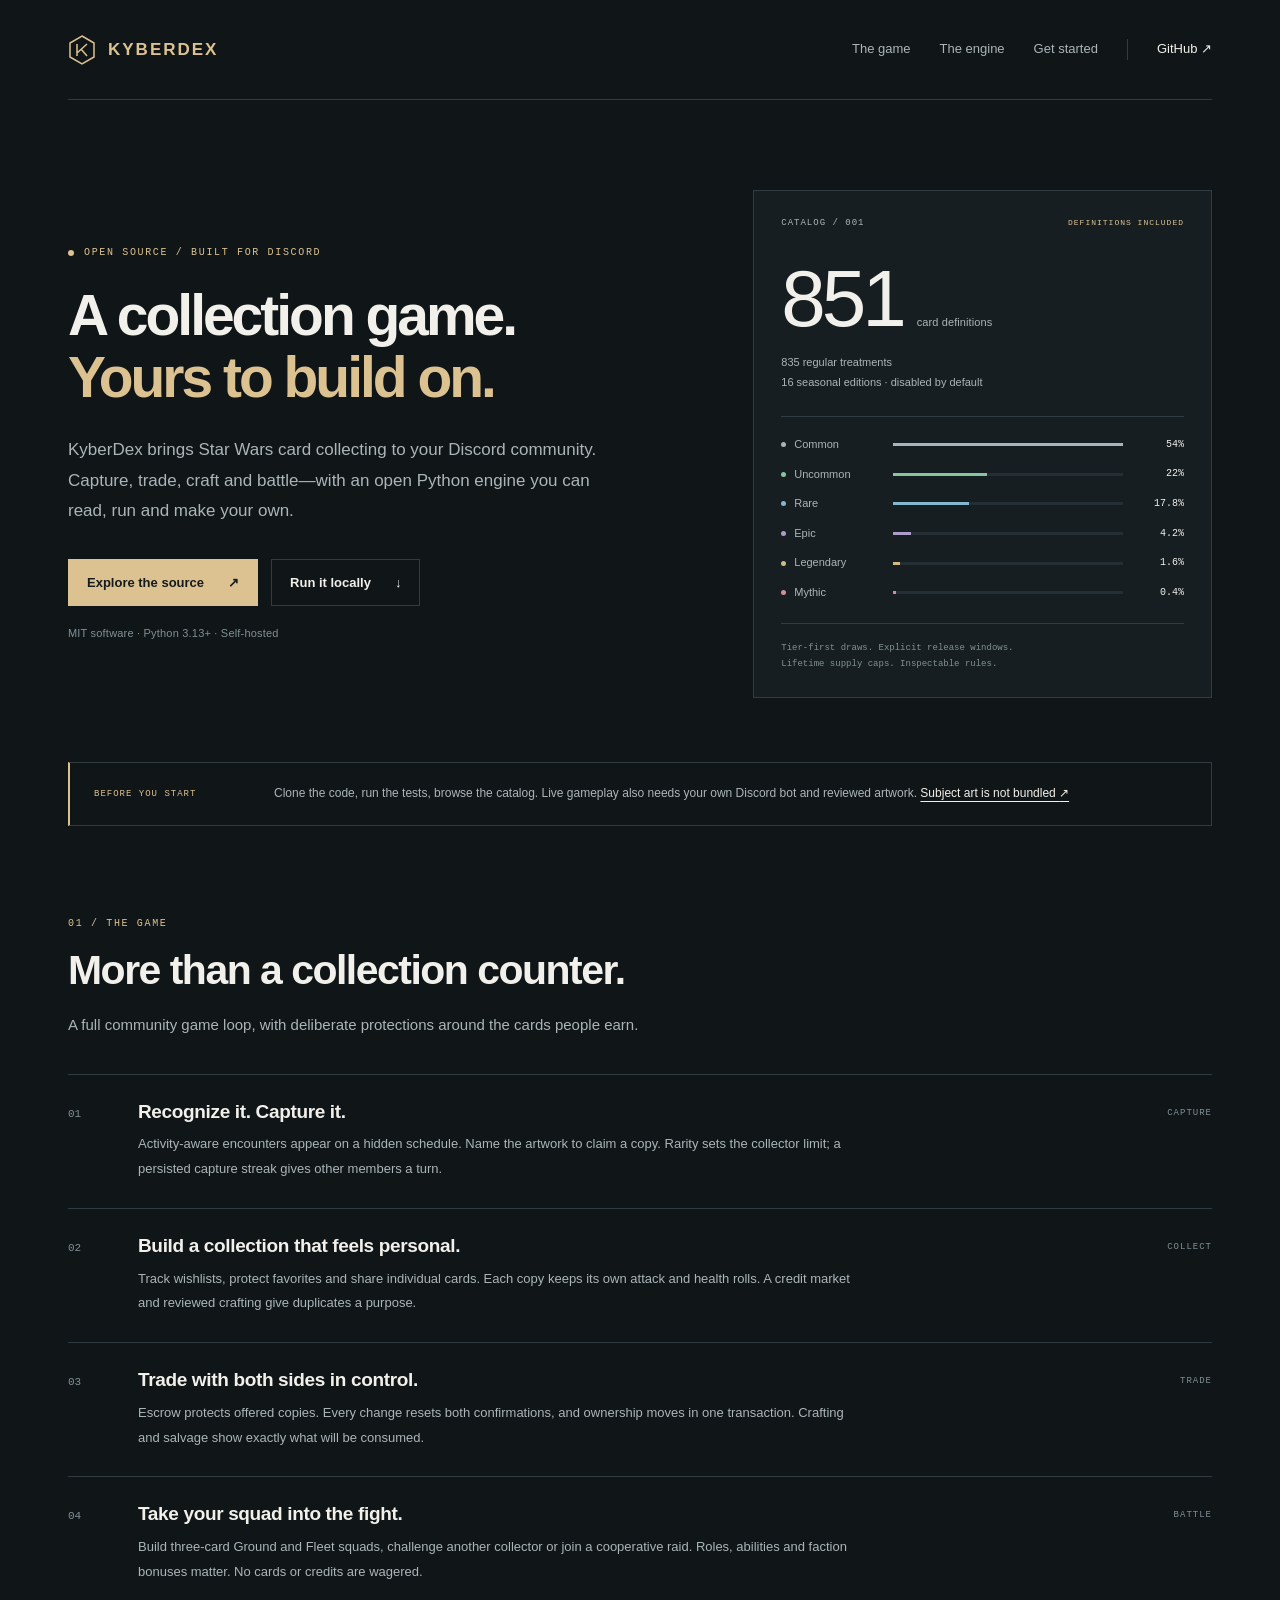
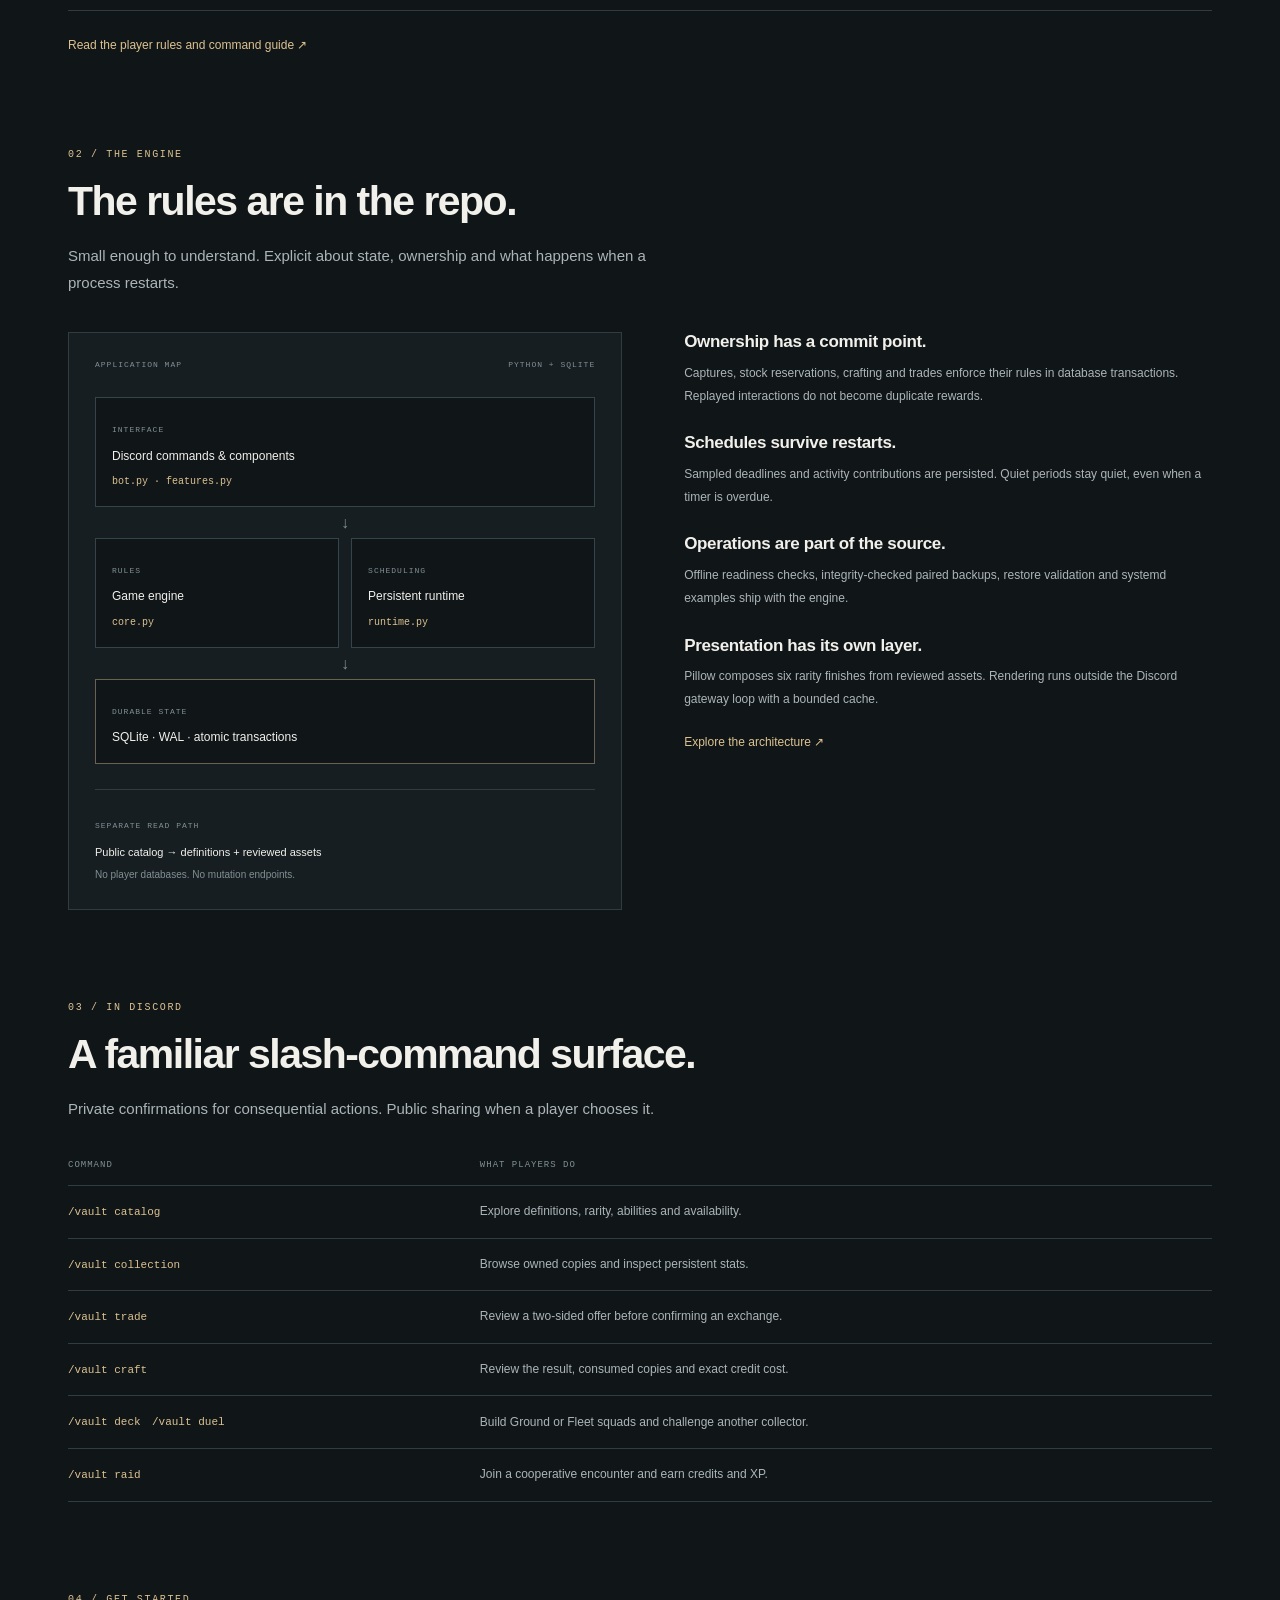
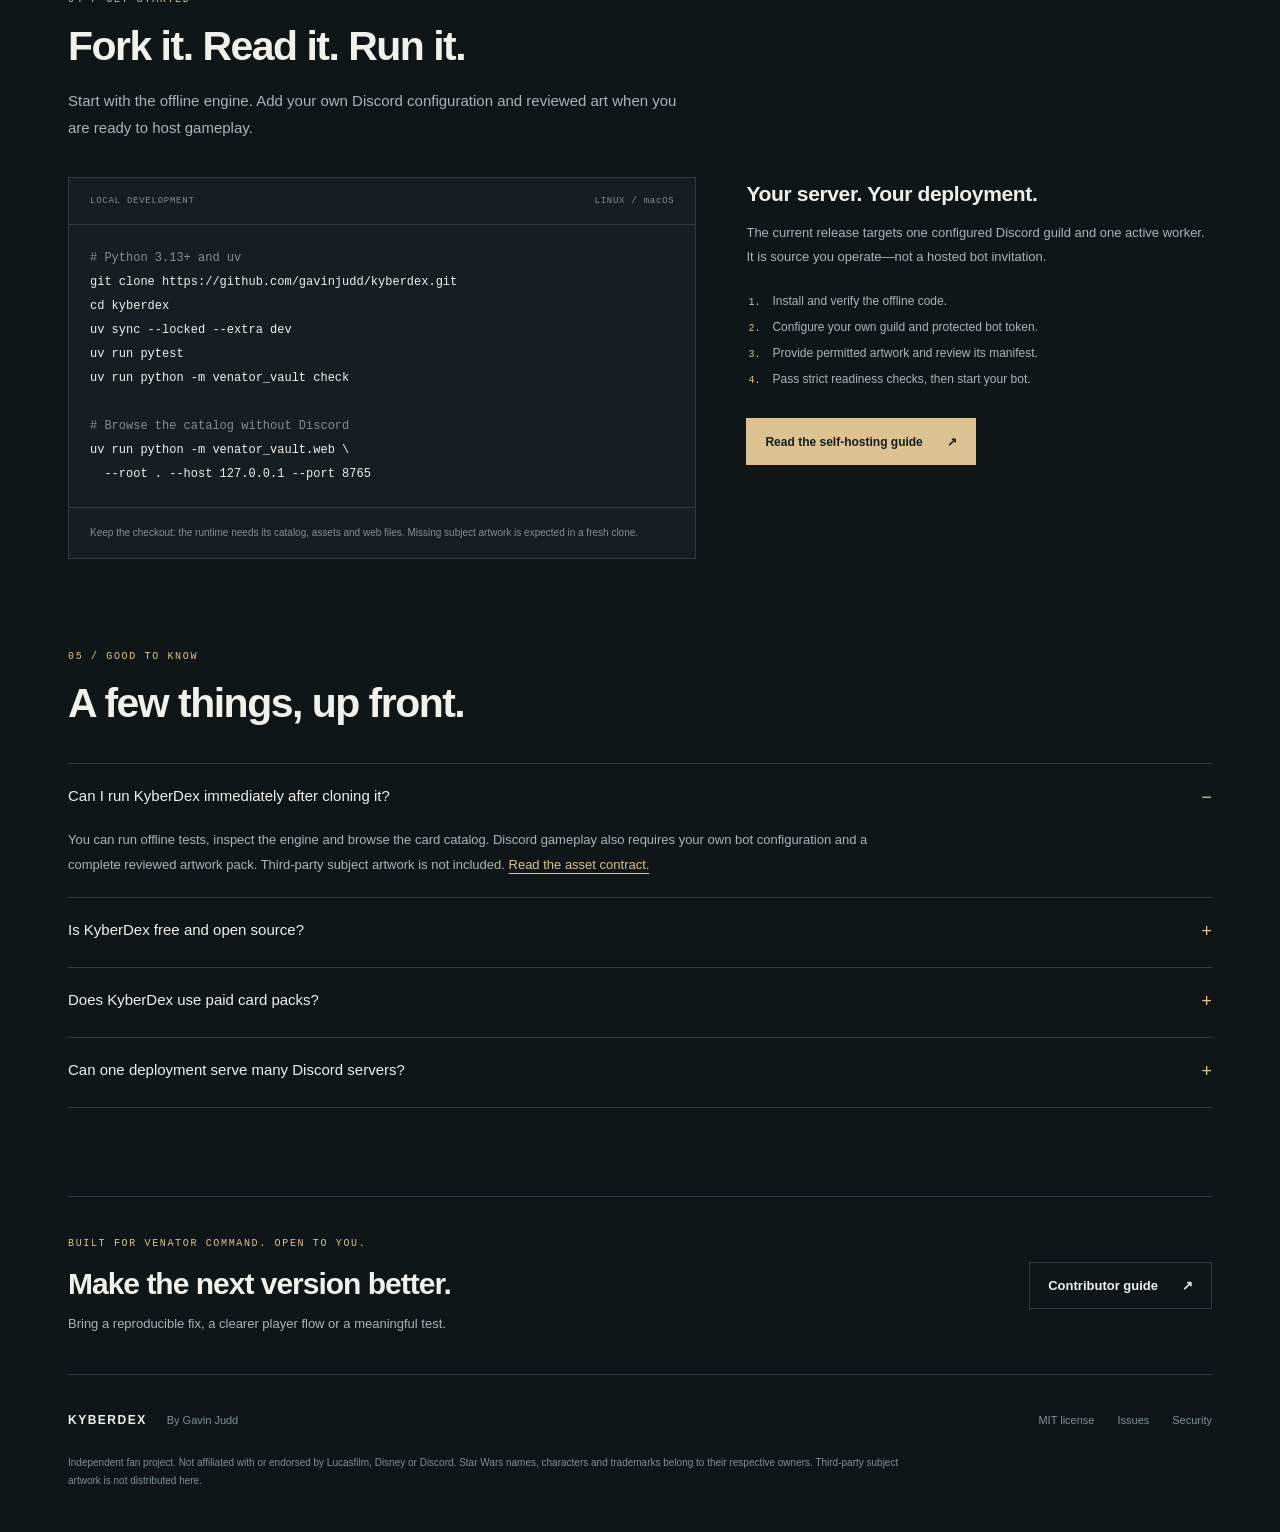
==== site/index.html @ 4d4c2c4e "Publish KyberDex project site and complete self-hosting setup" ====
<!doctype html>
<html lang="en">
<head>
  <meta charset="utf-8">
  <meta name="viewport" content="width=device-width, initial-scale=1">
  <title>KyberDex — Open-Source Discord Card Collection Bot</title>
  <meta name="description" content="Self-host KyberDex, an open-source Python Discord card bot with 851 Star Wars card definitions, trading, crafting, raids and a durable SQLite game engine.">
  <meta name="theme-color" content="#101518">
  <meta name="robots" content="index,follow,max-image-preview:large">
  <link rel="canonical" href="https://gavinjudd.github.io/kyberdex/">
  <link rel="icon" href="./favicon.svg" type="image/svg+xml">
  <link rel="stylesheet" href="./style.css">
  <meta property="og:type" content="website">
  <meta property="og:site_name" content="KyberDex">
  <meta property="og:title" content="KyberDex — A Discord collection game, open source.">
  <meta property="og:description" content="851 card definitions. Collect, trade, craft and battle. Explore the Python + SQLite engine and self-host your own Discord community game.">
  <meta property="og:url" content="https://gavinjudd.github.io/kyberdex/">
  <meta property="og:image" content="https://gavinjudd.github.io/kyberdex/social.png">
  <meta property="og:image:width" content="1200">
  <meta property="og:image:height" content="630">
  <meta property="og:image:alt" content="KyberDex. Open-source Discord card collection bot. Python, SQLite, 851 card definitions.">
  <meta name="twitter:card" content="summary_large_image">
  <meta name="twitter:title" content="KyberDex — Open-Source Discord Card Collection Bot">
  <meta name="twitter:description" content="Collect, trade, craft and battle. A self-hosted Python Discord game with 851 Star Wars card definitions and a transactional SQLite engine.">
  <meta name="twitter:image" content="https://gavinjudd.github.io/kyberdex/social.png">
  <meta name="twitter:image:alt" content="KyberDex: open-source Discord card collection bot.">
  <script type="application/ld+json">
  {"@context":"https://schema.org","@type":"SoftwareSourceCode","name":"KyberDex","description":"An open-source, self-hosted Discord card collection game with 851 Star Wars card definitions, trading, crafting, separate Ground and Fleet battles, cooperative raids and a transactional SQLite engine.","url":"https://gavinjudd.github.io/kyberdex/","codeRepository":"https://github.com/gavinjudd/kyberdex","programmingLanguage":"Python","runtimePlatform":"Python 3.13+ on Linux or macOS","license":"https://github.com/gavinjudd/kyberdex/blob/main/LICENSE","author":{"@type":"Person","name":"Gavin Judd","url":"https://github.com/gavinjudd"},"keywords":["Discord bot","card collection game","Python","SQLite","self-hosted","open source","Star Wars"]}
  </script>
  <script type="application/ld+json">
  {"@context":"https://schema.org","@type":"FAQPage","mainEntity":[{"@type":"Question","name":"Can I run KyberDex immediately after cloning it?","acceptedAnswer":{"@type":"Answer","text":"You can run offline tests, inspect the engine and browse the card catalog. Discord gameplay also requires your own bot configuration and a complete reviewed artwork pack. Third-party subject artwork is not included."}},{"@type":"Question","name":"Is KyberDex free and open source?","acceptedAnswer":{"@type":"Answer","text":"The original software is MIT licensed. You host and operate your own instance. Third-party fonts have their own notices; the code license does not grant rights to Star Wars characters, trademarks or third-party artwork."}},{"@type":"Question","name":"Does KyberDex use paid card packs?","acceptedAnswer":{"@type":"Answer","text":"No. The game has free daily credits, captures, a credit-based market and crafting. It has no real-money purchases, paid randomness or card wagers."}},{"@type":"Question","name":"Can one deployment serve many Discord servers?","acceptedAnswer":{"@type":"Answer","text":"The current release is designed for one configured guild and one active game worker. It is not a multi-tenant hosted bot platform."}}]}
  </script>
</head>
<body>
  <a class="skip-link" href="#main">Skip to content</a>
  <div class="shell">
    <header class="header">
      <a class="wordmark" href="#" aria-label="KyberDex home"><svg width="28" height="32" viewBox="0 0 28 32" aria-hidden="true"><path d="M14 2 26 9v14l-12 7L2 23V9Z" fill="none" stroke="currentColor" stroke-width="1.5"/><path d="M9 10v12m10-12-10 9m4-4 6 7" fill="none" stroke="currentColor" stroke-width="1.5"/></svg>KYBERDEX</a>
      <nav aria-label="Main navigation"><a href="#game">The game</a><a href="#build">The engine</a><a href="#start">Get started</a><a class="nav-source" href="https://github.com/gavinjudd/kyberdex">GitHub <span aria-hidden="true">↗</span></a></nav>
    </header>
    <main id="main">
      <section class="hero" aria-labelledby="hero-title">
        <div class="hero-copy">
          <p class="eyebrow"><span class="status-dot" aria-hidden="true"></span> OPEN SOURCE / BUILT FOR DISCORD</p>
          <h1 id="hero-title">A collection game.<br><span>Yours to build on.</span></h1>
          <p class="lede">KyberDex brings Star Wars card collecting to your Discord community. Capture, trade, craft and battle—with an open Python engine you can read, run and make your own.</p>
          <div class="actions"><a class="button primary" href="https://github.com/gavinjudd/kyberdex">Explore the source <span aria-hidden="true">↗</span></a><a class="button secondary" href="#start">Run it locally <span aria-hidden="true">↓</span></a></div>
          <p class="hero-note">MIT software · Python 3.13+ · Self-hosted</p>
        </div>
        <aside class="catalog-panel" aria-label="Included catalog and standard rarity probabilities">
          <div class="panel-top"><span>CATALOG / 001</span><span class="small-label">DEFINITIONS INCLUDED</span></div>
          <div class="catalog-number">851<span>card definitions</span></div>
          <p class="catalog-detail">835 regular treatments<br>16 seasonal editions · disabled by default</p>
          <div class="rarities" aria-label="Rarity tier weights when all tiers are eligible">
            <div class="rarity"><span><i class="dot common"></i>Common</span><span class="bar"><i style="width:100%;background:#a9b4ba"></i></span><b>54%</b></div>
            <div class="rarity"><span><i class="dot uncommon"></i>Uncommon</span><span class="bar"><i style="width:40.74%;background:#89c4a1"></i></span><b>22%</b></div>
            <div class="rarity"><span><i class="dot rare"></i>Rare</span><span class="bar"><i style="width:32.96%;background:#85b6d0"></i></span><b>17.8%</b></div>
            <div class="rarity"><span><i class="dot epic"></i>Epic</span><span class="bar"><i style="width:7.78%;background:#ad9bc9"></i></span><b>4.2%</b></div>
            <div class="rarity"><span><i class="dot legendary"></i>Legendary</span><span class="bar"><i style="width:2.96%;background:#d4b881"></i></span><b>1.6%</b></div>
            <div class="rarity"><span><i class="dot mythic"></i>Mythic</span><span class="bar"><i style="width:1%;background:#d28d96"></i></span><b>0.4%</b></div>
          </div>
          <p class="panel-foot">Tier-first draws. Explicit release windows.<br>Lifetime supply caps. Inspectable rules.</p>
        </aside>
      </section>
      <div class="asset-notice"><span class="notice-label">BEFORE YOU START</span><p>Clone the code, run the tests, browse the catalog. Live gameplay also needs your own Discord bot and reviewed artwork. <a href="https://github.com/gavinjudd/kyberdex/blob/main/docs/ASSETS.md">Subject art is not bundled <span aria-hidden="true">↗</span></a></p></div>
      <section id="game" class="section" aria-labelledby="game-title">
        <div class="section-heading"><p class="eyebrow">01 / THE GAME</p><h2 id="game-title">More than a collection counter.</h2><p>A full community game loop, with deliberate protections around the cards people earn.</p></div>
        <div class="feature-list">
          <article><span class="feature-num">01</span><div><h3>Recognize it. Capture it.</h3><p>Activity-aware encounters appear on a hidden schedule. Name the artwork to claim a copy. Rarity sets the collector limit; a persisted capture streak gives other members a turn.</p></div><span class="feature-tag">CAPTURE</span></article>
          <article><span class="feature-num">02</span><div><h3>Build a collection that feels personal.</h3><p>Track wishlists, protect favorites and share individual cards. Each copy keeps its own attack and health rolls. A credit market and reviewed crafting give duplicates a purpose.</p></div><span class="feature-tag">COLLECT</span></article>
          <article><span class="feature-num">03</span><div><h3>Trade with both sides in control.</h3><p>Escrow protects offered copies. Every change resets both confirmations, and ownership moves in one transaction. Crafting and salvage show exactly what will be consumed.</p></div><span class="feature-tag">TRADE</span></article>
          <article><span class="feature-num">04</span><div><h3>Take your squad into the fight.</h3><p>Build three-card Ground and Fleet squads, challenge another collector or join a cooperative raid. Roles, abilities and faction bonuses matter. No cards or credits are wagered.</p></div><span class="feature-tag">BATTLE</span></article>
        </div>
        <a class="text-link" href="https://github.com/gavinjudd/kyberdex/blob/main/docs/GAMEPLAY.md">Read the player rules and command guide <span aria-hidden="true">↗</span></a>
      </section>
      <section id="build" class="section engineering" aria-labelledby="build-title">
        <div class="section-heading"><p class="eyebrow">02 / THE ENGINE</p><h2 id="build-title">The rules are in the repo.</h2><p>Small enough to understand. Explicit about state, ownership and what happens when a process restarts.</p></div>
        <div class="engineering-grid">
          <div class="architecture" aria-label="Architecture: Discord interactions call the game engine and persistent runtime backed by SQLite; a separate public catalog reads definitions and reviewed assets.">
            <div class="arch-head"><span>APPLICATION MAP</span><span>PYTHON + SQLITE</span></div>
            <div class="arch-node"><span class="arch-type">INTERFACE</span><strong>Discord commands & components</strong><code>bot.py · features.py</code></div>
            <div class="connector" aria-hidden="true">↓</div>
            <div class="arch-pair"><div class="arch-node"><span class="arch-type">RULES</span><strong>Game engine</strong><code>core.py</code></div><div class="arch-node"><span class="arch-type">SCHEDULING</span><strong>Persistent runtime</strong><code>runtime.py</code></div></div>
            <div class="connector" aria-hidden="true">↓</div>
            <div class="arch-node storage"><span class="arch-type">DURABLE STATE</span><strong>SQLite · WAL · atomic transactions</strong></div>
            <div class="arch-separate"><span>SEPARATE READ PATH</span><strong>Public catalog → definitions + reviewed assets</strong><small>No player databases. No mutation endpoints.</small></div>
          </div>
          <div class="engineering-notes">
            <article><h3>Ownership has a commit point.</h3><p>Captures, stock reservations, crafting and trades enforce their rules in database transactions. Replayed interactions do not become duplicate rewards.</p></article>
            <article><h3>Schedules survive restarts.</h3><p>Sampled deadlines and activity contributions are persisted. Quiet periods stay quiet, even when a timer is overdue.</p></article>
            <article><h3>Operations are part of the source.</h3><p>Offline readiness checks, integrity-checked paired backups, restore validation and systemd examples ship with the engine.</p></article>
            <article><h3>Presentation has its own layer.</h3><p>Pillow composes six rarity finishes from reviewed assets. Rendering runs outside the Discord gateway loop with a bounded cache.</p></article>
            <a class="text-link" href="https://github.com/gavinjudd/kyberdex/blob/main/docs/ARCHITECTURE.md">Explore the architecture <span aria-hidden="true">↗</span></a>
          </div>
        </div>
      </section>
      <section class="section command-section" aria-labelledby="commands-title">
        <div class="section-heading"><p class="eyebrow">03 / IN DISCORD</p><h2 id="commands-title">A familiar slash-command surface.</h2><p>Private confirmations for consequential actions. Public sharing when a player chooses it.</p></div>
        <div class="table-scroll"><table><caption class="visually-hidden">Main KyberDex player commands</caption><thead><tr><th scope="col">Command</th><th scope="col">What players do</th></tr></thead><tbody>
          <tr><td><code>/vault catalog</code></td><td>Explore definitions, rarity, abilities and availability.</td></tr>
          <tr><td><code>/vault collection</code></td><td>Browse owned copies and inspect persistent stats.</td></tr>
          <tr><td><code>/vault trade</code></td><td>Review a two-sided offer before confirming an exchange.</td></tr>
          <tr><td><code>/vault craft</code></td><td>Review the result, consumed copies and exact credit cost.</td></tr>
          <tr><td><code>/vault deck</code> <code>/vault duel</code></td><td>Build Ground or Fleet squads and challenge another collector.</td></tr>
          <tr><td><code>/vault raid</code></td><td>Join a cooperative encounter and earn credits and XP.</td></tr>
        </tbody></table></div>
      </section>
      <section id="start" class="section start-section" aria-labelledby="start-title">
        <div class="section-heading"><p class="eyebrow">04 / GET STARTED</p><h2 id="start-title">Fork it. Read it. Run it.</h2><p>Start with the offline engine. Add your own Discord configuration and reviewed art when you are ready to host gameplay.</p></div>
        <div class="start-grid">
          <div class="terminal"><div class="terminal-head"><span>LOCAL DEVELOPMENT</span><span>LINUX / macOS</span></div><pre><code><span class="code-comment"># Python 3.13+ and uv</span>
git clone https://github.com/gavinjudd/kyberdex.git
cd kyberdex
uv sync --locked --extra dev
uv run pytest
uv run python -m venator_vault check

<span class="code-comment"># Browse the catalog without Discord</span>
uv run python -m venator_vault.web \
  --root . --host 127.0.0.1 --port 8765</code></pre><p>Keep the checkout: the runtime needs its catalog, assets and web files. Missing subject artwork is expected in a fresh clone.</p></div>
          <div class="start-notes"><h3>Your server. Your deployment.</h3><p>The current release targets one configured Discord guild and one active worker. It is source you operate—not a hosted bot invitation.</p><ol><li>Install and verify the offline code.</li><li>Configure your own guild and protected bot token.</li><li>Provide permitted artwork and review its manifest.</li><li>Pass strict readiness checks, then start your bot.</li></ol><a class="button primary" href="https://github.com/gavinjudd/kyberdex/blob/main/docs/SETUP.md">Read the self-hosting guide <span aria-hidden="true">↗</span></a></div>
        </div>
      </section>
      <section class="section faq-section" aria-labelledby="faq-title">
        <div class="section-heading"><p class="eyebrow">05 / GOOD TO KNOW</p><h2 id="faq-title">A few things, up front.</h2></div>
        <div class="faq-list">
          <details open><summary>Can I run KyberDex immediately after cloning it?</summary><p>You can run offline tests, inspect the engine and browse the card catalog. Discord gameplay also requires your own bot configuration and a complete reviewed artwork pack. Third-party subject artwork is not included. <a href="https://github.com/gavinjudd/kyberdex/blob/main/docs/ASSETS.md">Read the asset contract.</a></p></details>
          <details><summary>Is KyberDex free and open source?</summary><p>The original software is MIT licensed. You host and operate your own instance. Third-party fonts have their own notices; the code license does not grant rights to Star Wars characters, trademarks or third-party artwork. <a href="https://github.com/gavinjudd/kyberdex/blob/main/NOTICE.md">Read the licensing boundaries.</a></p></details>
          <details><summary>Does KyberDex use paid card packs?</summary><p>No. The game has free daily credits, captures, a credit-based market and crafting. It has no real-money purchases, paid randomness or card wagers.</p></details>
          <details><summary>Can one deployment serve many Discord servers?</summary><p>The current release is designed for one configured guild and one active game worker. It is not a multi-tenant hosted bot platform. <a href="https://github.com/gavinjudd/kyberdex/blob/main/docs/ARCHITECTURE.md">See the operating limits.</a></p></details>
        </div>
      </section>
      <section class="contribute" aria-labelledby="contribute-title"><div><p class="eyebrow">BUILT FOR VENATOR COMMAND. OPEN TO YOU.</p><h2 id="contribute-title">Make the next version better.</h2><p>Bring a reproducible fix, a clearer player flow or a meaningful test.</p></div><a class="button secondary" href="https://github.com/gavinjudd/kyberdex/blob/main/CONTRIBUTING.md">Contributor guide <span aria-hidden="true">↗</span></a></section>
    </main>
    <footer><div><a class="footer-brand" href="https://github.com/gavinjudd/kyberdex">KYBERDEX</a><span>By <a href="https://github.com/gavinjudd">Gavin Judd</a></span></div><nav aria-label="Footer navigation"><a href="https://github.com/gavinjudd/kyberdex/blob/main/LICENSE">MIT license</a><a href="https://github.com/gavinjudd/kyberdex/issues">Issues</a><a href="https://github.com/gavinjudd/kyberdex/blob/main/SECURITY.md">Security</a></nav><p>Independent fan project. Not affiliated with or endorsed by Lucasfilm, Disney or Discord. Star Wars names, characters and trademarks belong to their respective owners. Third-party subject artwork is not distributed here.</p></footer>
  </div>
</body>
</html>
---- site/style.css ----
:root{color-scheme:dark;--bg:#101518;--panel:#171e22;--text:#f1f0eb;--muted:#abb5b8;--quiet:#819095;--line:#303c42;--accent:#dcc291;--mono:ui-monospace,SFMono-Regular,Consolas,"Liberation Mono",monospace;--sans:Inter,-apple-system,BlinkMacSystemFont,"Segoe UI",sans-serif}
*{box-sizing:border-box}html{scroll-behavior:smooth;scroll-padding-top:28px}body{margin:0;background:var(--bg);color:var(--text);font-family:var(--sans);font-size:16px;line-height:1.6}a{color:inherit;text-underline-offset:4px;text-decoration-thickness:1px}a:hover{color:var(--accent)}a:focus-visible,summary:focus-visible{outline:2px solid var(--accent);outline-offset:6px}h1,h2,h3,p{margin:0}h1,h2,h3{font-weight:550;line-height:1.15}h1{font-size:clamp(42px,4.45vw,65px);letter-spacing:-3px;line-height:1.08}h1 span{color:var(--accent)}h2{font-size:clamp(30px,3.2vw,44px);letter-spacing:-1.5px}h3{font-size:20px;letter-spacing:-.35px}p{color:var(--muted)}button,a,summary{-webkit-tap-highlight-color:transparent}code,pre{font-family:var(--mono)}code{font-size:.86em}pre{margin:0}.shell{max-width:1240px;margin:auto;padding:0 48px}.header{min-height:100px;display:flex;align-items:center;justify-content:space-between;border-bottom:1px solid var(--line);gap:24px}.wordmark{display:flex;align-items:center;gap:12px;color:var(--accent);font-size:17px;font-weight:700;letter-spacing:2px;text-decoration:none}.header nav{display:flex;align-items:center;gap:29px;font-size:13px}.header nav a{text-decoration:none;color:var(--muted)}.header nav a:hover{color:var(--text)}.header .nav-source{color:var(--text);border-left:1px solid var(--line);padding-left:29px}.hero{padding:90px 0 64px;display:grid;grid-template-columns:1.35fr 1fr;gap:66px;align-items:center}.eyebrow{font-family:var(--mono);font-size:10px;line-height:1.5;font-weight:500;letter-spacing:1.65px;color:var(--accent)}.hero .eyebrow{margin-bottom:25px;display:flex;align-items:center;gap:10px}.status-dot{display:inline-block;width:6px;height:6px;background:var(--accent);border-radius:50%}.lede{max-width:560px;font-size:17px;line-height:1.8;margin-top:27px}.actions{display:flex;flex-wrap:wrap;gap:13px;margin-top:32px}.button{display:inline-flex;align-items:center;justify-content:center;gap:24px;min-height:47px;padding:11px 18px;text-decoration:none;font-size:13px;line-height:1.5;font-weight:600;border:1px solid var(--line)}.primary{background:var(--accent);color:#161b1e;border-color:var(--accent)}.primary:hover{background:#ead7b3;color:#101518}.secondary{background:transparent;color:var(--text)}.secondary:hover{border-color:var(--accent)}.hero-note{margin-top:19px;font-size:11px;color:var(--quiet);letter-spacing:.2px}.catalog-panel{border:1px solid var(--line);padding:25px 27px;background:var(--panel)}.panel-top{display:flex;justify-content:space-between;align-items:center;gap:14px;font-family:var(--mono);font-size:9px;letter-spacing:1px;color:var(--muted)}.small-label{color:var(--accent);font-size:8px}.catalog-number{font-size:80px;letter-spacing:-4px;line-height:1.1;padding-top:25px;font-weight:500}.catalog-number span{display:inline-block;font-size:11px;letter-spacing:.1px;font-weight:400;margin-left:14px;color:var(--muted)}.catalog-detail{font-size:11px;line-height:1.8;margin:10px 0 23px}.rarities{border-top:1px solid var(--line);padding-top:13px}.rarity{display:grid;grid-template-columns:100px 1fr 49px;align-items:center;gap:12px;padding:6px 0;font-size:11px}.rarity>span:first-child{display:flex;align-items:center;gap:8px;color:var(--muted)}.dot{display:inline-block;width:5px;height:5px;border-radius:50%}.common{background:#a9b4ba}.uncommon{background:#89c4a1}.rare{background:#85b6d0}.epic{background:#ad9bc9}.legendary{background:#d4b881}.mythic{background:#d28d96}.bar{display:block;background:#242f35;height:3px}.bar i{display:block;height:3px;min-width:2px}.rarity b{font-family:var(--mono);font-size:10px;text-align:right;font-weight:400}.panel-foot{font-family:var(--mono);font-size:9px;line-height:1.8;border-top:1px solid var(--line);margin-top:15px;padding-top:16px;color:var(--quiet)}.asset-notice{display:grid;grid-template-columns:158px 1fr;gap:22px;align-items:center;border:1px solid var(--line);border-left:2px solid var(--accent);padding:20px 24px}.notice-label{font-family:var(--mono);font-size:9px;letter-spacing:1px;color:var(--accent)}.asset-notice p{font-size:12px;line-height:1.8}.asset-notice a{white-space:normal;color:var(--text)}.section{padding-top:90px}.section-heading{max-width:700px;margin-bottom:36px}.section-heading .eyebrow{margin-bottom:16px}.section-heading>p:last-child:not(.eyebrow){margin-top:17px;max-width:620px;font-size:15px;line-height:1.8}.feature-list{border-top:1px solid var(--line)}.feature-list article{display:grid;grid-template-columns:45px 1fr 100px;align-items:start;gap:25px;border-bottom:1px solid var(--line);padding:26px 0}.feature-num{font-family:var(--mono);font-size:11px;padding-top:5px;color:var(--quiet)}.feature-list h3{font-size:19px}.feature-list p{font-size:13px;line-height:1.9;max-width:730px;margin-top:10px}.feature-tag{text-align:right;font-family:var(--mono);font-size:9px;letter-spacing:1px;color:var(--quiet);padding-top:5px}.text-link{display:inline-block;font-size:12px;font-weight:500;color:var(--accent);margin-top:25px;text-decoration:none}.text-link:hover{text-decoration:underline}.engineering-grid{display:grid;grid-template-columns:1.05fr 1fr;gap:62px}.architecture{padding:26px;border:1px solid var(--line);background:var(--panel);align-self:start}.arch-head{display:flex;justify-content:space-between;gap:10px;font-family:var(--mono);font-size:8px;letter-spacing:1px;color:var(--quiet);margin-bottom:25px}.arch-node{padding:16px;background:var(--bg);border:1px solid #35434a}.arch-node strong{display:block;font-size:12px;font-weight:500;margin-top:7px}.arch-type{font-family:var(--mono);font-size:8px;letter-spacing:1px;color:var(--quiet)}.arch-node code{display:block;font-size:10px;color:var(--accent);margin-top:8px}.connector{text-align:center;line-height:31px;color:var(--quiet);font-size:16px}.arch-pair{display:grid;grid-template-columns:1fr 1fr;gap:12px}.storage{border-color:#6a6251}.arch-separate{border-top:1px solid var(--line);margin-top:25px;padding-top:20px}.arch-separate span{font-family:var(--mono);font-size:8px;letter-spacing:1px;color:var(--quiet)}.arch-separate strong{display:block;font-size:11px;font-weight:500;margin-top:8px}.arch-separate small{display:block;color:var(--quiet);font-size:10px;margin-top:5px}.engineering-notes article+article{margin-top:26px}.engineering-notes h3{font-size:17px}.engineering-notes p{font-size:12px;line-height:1.9;margin-top:10px}.engineering-notes .text-link{margin-top:22px}.table-scroll{overflow-x:auto}table{width:100%;border-collapse:collapse;text-align:left}th{font-family:var(--mono);font-size:9px;text-transform:uppercase;letter-spacing:1px;color:var(--quiet);font-weight:400;padding:0 0 13px;border-bottom:1px solid var(--line)}th:first-child{width:36%}td{border-bottom:1px solid var(--line);padding:16px 0;font-size:12px;color:var(--muted)}td:first-child{padding-right:20px}td code{display:inline-block;color:var(--accent);font-size:11px;white-space:nowrap;margin-right:8px}.start-grid{display:grid;grid-template-columns:1.35fr 1fr;gap:50px}.terminal{border:1px solid var(--line);background:var(--panel);min-width:0}.terminal-head{display:flex;justify-content:space-between;gap:20px;padding:16px 21px;border-bottom:1px solid var(--line);font-family:var(--mono);font-size:9px;letter-spacing:.75px;color:var(--quiet)}.terminal pre{font-size:12px;line-height:2;padding:21px;overflow-x:auto}.terminal pre code{font-size:inherit}.code-comment{color:var(--quiet)}.terminal p{padding:16px 21px;border-top:1px solid var(--line);font-size:10px;line-height:1.8;color:var(--quiet)}.start-notes{padding-top:5px}.start-notes h3{font-size:21px}.start-notes p{font-size:13px;line-height:1.9;margin-top:15px}.start-notes ol{font-size:12px;color:var(--muted);line-height:2.15;margin:19px 0 26px;padding-left:20px}.start-notes li{padding-left:6px}.start-notes li::marker{font-family:var(--mono);color:var(--accent);font-size:10px}.start-notes .button{font-size:12px}.faq-list{border-top:1px solid var(--line)}details{border-bottom:1px solid var(--line);padding:20px 0}summary{cursor:pointer;list-style:none;display:flex;gap:20px;justify-content:space-between;font-size:15px;line-height:1.6}summary::-webkit-details-marker{display:none}summary::after{content:"+";color:var(--accent);font-family:var(--mono);font-size:18px;flex-shrink:0}details[open] summary::after{content:"−"}details p{max-width:850px;font-size:13px;line-height:1.9;margin-top:15px;padding-right:30px}details p a{color:var(--accent)}.contribute{margin-top:88px;padding:39px 0;display:flex;justify-content:space-between;gap:35px;align-items:center;border-top:1px solid var(--line);border-bottom:1px solid var(--line)}.contribute h2{font-size:30px;letter-spacing:-1px;margin-top:16px}.contribute p:last-child{font-size:13px;margin-top:13px}.contribute .button{flex-shrink:0}footer{display:grid;grid-template-columns:1fr auto;padding:36px 0 42px;gap:24px}footer>div{display:flex;align-items:center;gap:20px}footer .footer-brand{font-size:12px;letter-spacing:1.5px;font-weight:700;text-decoration:none}footer span,footer nav{font-size:11px;color:var(--quiet)}footer span a{text-decoration:none}footer nav{display:flex;align-items:center;gap:23px}footer nav a{text-decoration:none}footer p{grid-column:1/-1;max-width:850px;font-size:10px;line-height:1.8;color:var(--quiet)}.skip-link{position:absolute;left:20px;top:-100px;background:var(--accent);color:#101518;padding:10px 20px;z-index:10}.skip-link:focus{top:16px}.visually-hidden{position:absolute;width:1px;height:1px;padding:0;margin:-1px;overflow:hidden;clip:rect(0,0,0,0);white-space:nowrap;border:0}
@media(min-width:1500px){.hero{padding-top:100px;padding-bottom:74px}}
@media(max-width:1000px){.shell{padding:0 32px}.hero{gap:30px;padding-top:65px}.catalog-panel{padding:22px}.hero h1{font-size:44px;letter-spacing:-2px}.lede{font-size:15px}.actions{gap:10px}.button{padding:11px 15px;gap:16px}.engineering-grid{gap:32px}.start-grid{grid-template-columns:1.2fr 1fr;gap:30px}.terminal pre{font-size:11px}.panel-top{font-size:8px}.small-label{font-size:7px}.rarity{grid-template-columns:85px 1fr 42px;gap:9px}.catalog-number{font-size:72px}.catalog-number span{margin-left:8px}}
@media(max-width:760px){.shell{padding:0 23px}.header{min-height:82px}.header nav{gap:18px}.header nav>a:not(.nav-source){display:none}.header .nav-source{border:0;padding:0;font-size:12px}.wordmark{font-size:15px}.hero{grid-template-columns:1fr;gap:39px;padding:48px 0 35px}.hero h1{font-size:clamp(39px,8vw,55px);letter-spacing:-1.8px}.hero .eyebrow{font-size:8px;letter-spacing:1.2px;margin-bottom:21px}.lede{font-size:15px;margin-top:22px;max-width:590px}.actions{margin-top:25px}.hero-note{margin-top:17px}.catalog-panel{padding:25px}.catalog-number{font-size:76px}.catalog-number span{margin-left:14px;font-size:12px}.panel-top{font-size:9px}.small-label{font-size:8px}.rarity{grid-template-columns:105px 1fr 49px;gap:16px;font-size:12px}.rarity b{font-size:11px}.panel-foot{font-size:10px}.asset-notice{grid-template-columns:1fr;gap:9px;padding:19px}.asset-notice p{font-size:12px}.section{padding-top:64px}.section-heading{margin-bottom:27px}.section-heading>p:last-child:not(.eyebrow){font-size:14px}.section-heading .eyebrow{font-size:9px}.feature-list article{grid-template-columns:26px 1fr;gap:14px;padding:23px 0}.feature-tag{display:none}.feature-list h3{font-size:18px}.feature-list p{font-size:12px}.engineering-grid,.start-grid{grid-template-columns:1fr;gap:31px}.architecture{padding:23px}.engineering-notes article+article{margin-top:22px}.engineering-notes p{font-size:13px}.arch-node strong{font-size:12px}.arch-head{font-size:8px}.arch-separate strong{font-size:11px}.table-scroll table{min-width:490px}th:first-child{width:39%}td{font-size:11px}.terminal pre{font-size:11px;padding:20px 16px}.terminal-head{padding:15px 16px;font-size:8px}.terminal p{padding:15px 16px;font-size:11px}.start-notes{padding:0}.start-notes ol{font-size:13px}.start-notes .button{font-size:13px}.contribute{margin-top:64px;display:block;padding:31px 0}.contribute .eyebrow{font-size:8px;letter-spacing:1px}.contribute h2{font-size:27px}.contribute .button{margin-top:25px}footer{grid-template-columns:1fr;gap:20px;padding:29px 0}footer p{grid-column:auto}footer nav{gap:22px}summary{font-size:14px}details p{font-size:12px;padding-right:0}}
@media(prefers-reduced-motion:reduce){html{scroll-behavior:auto}}
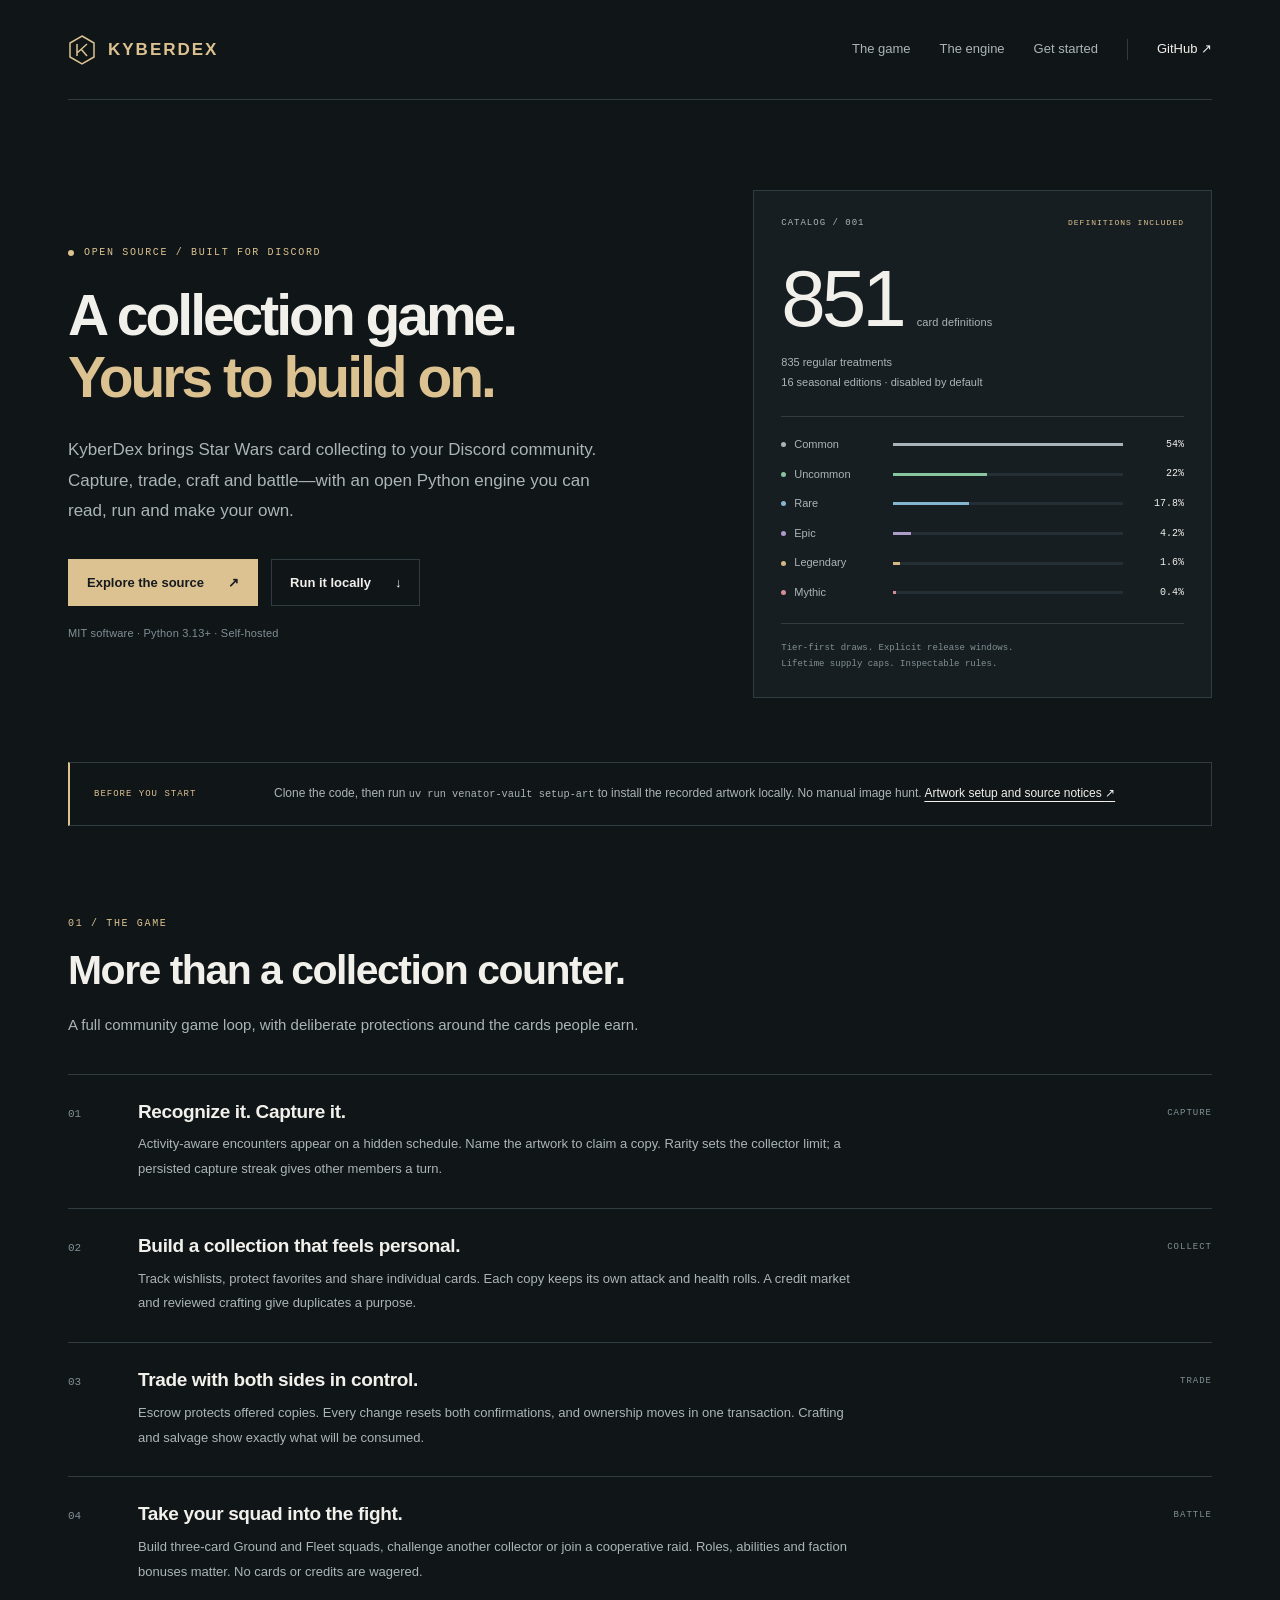
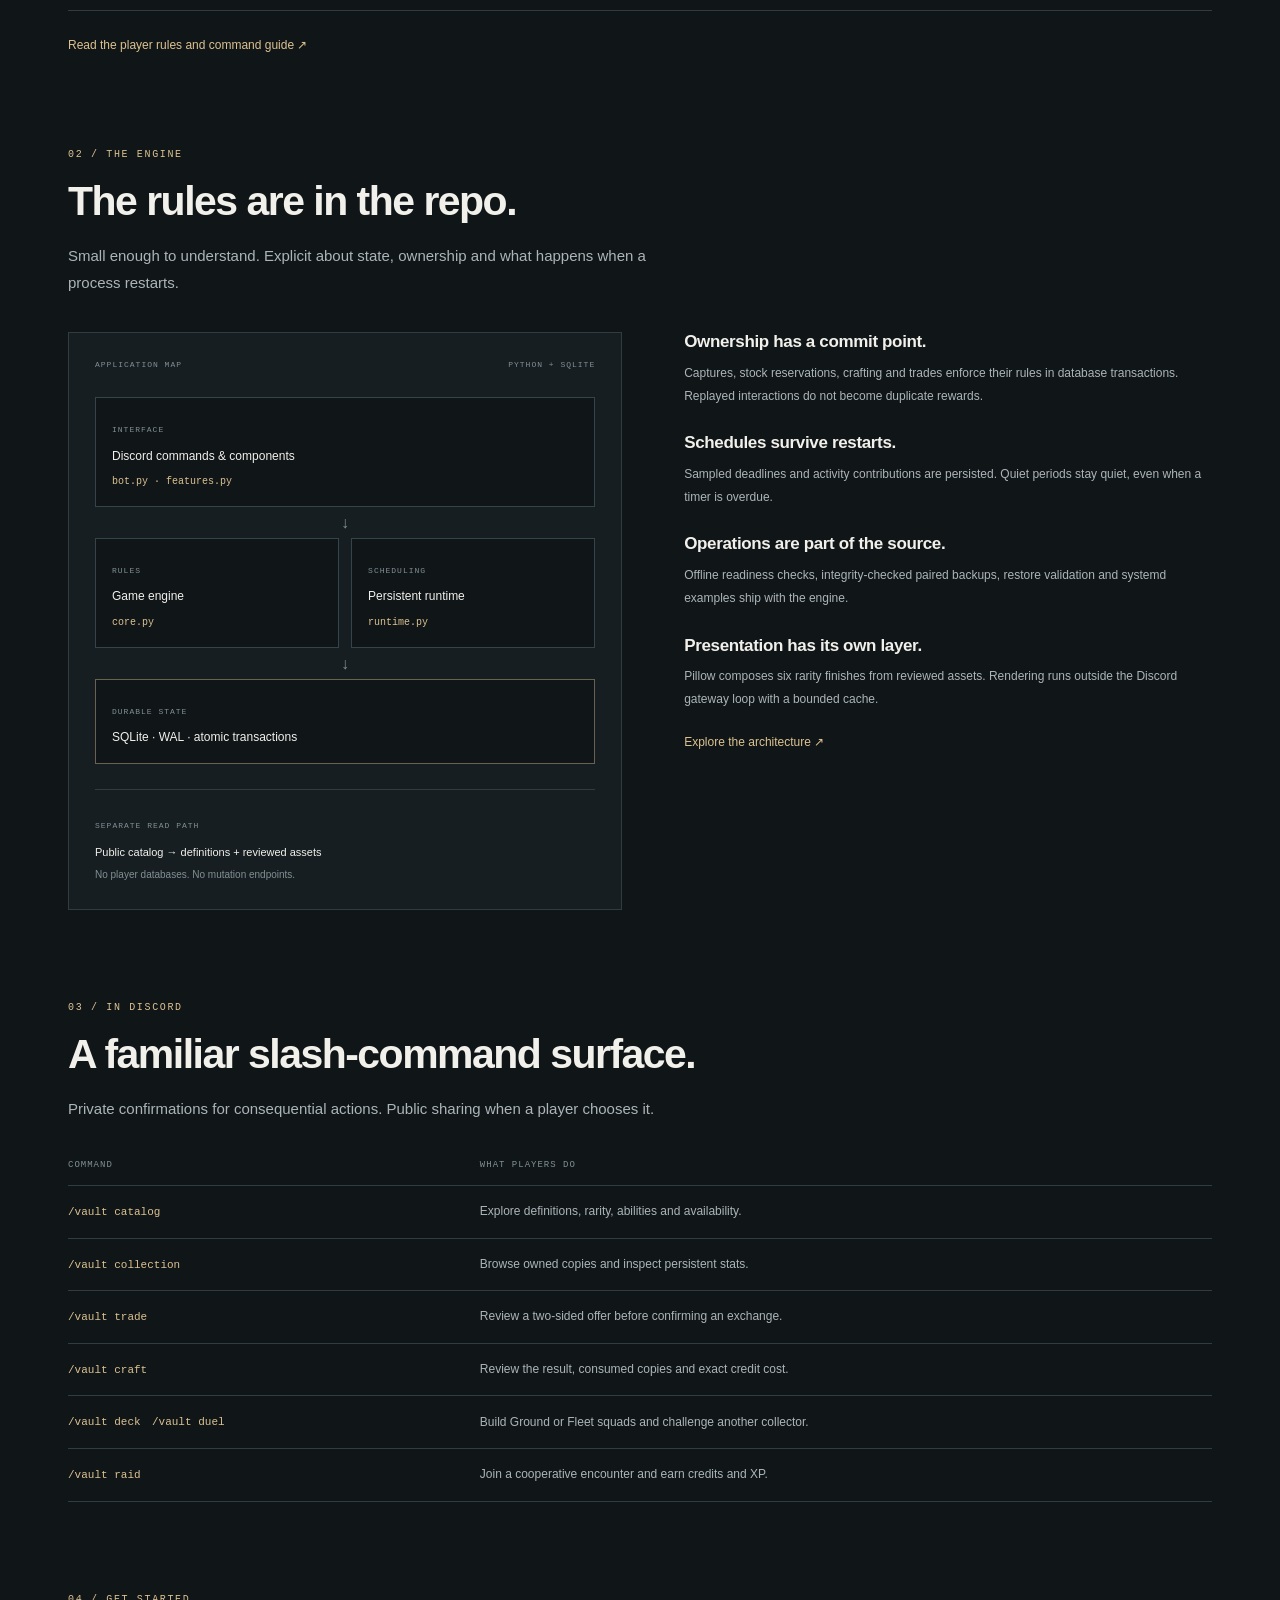
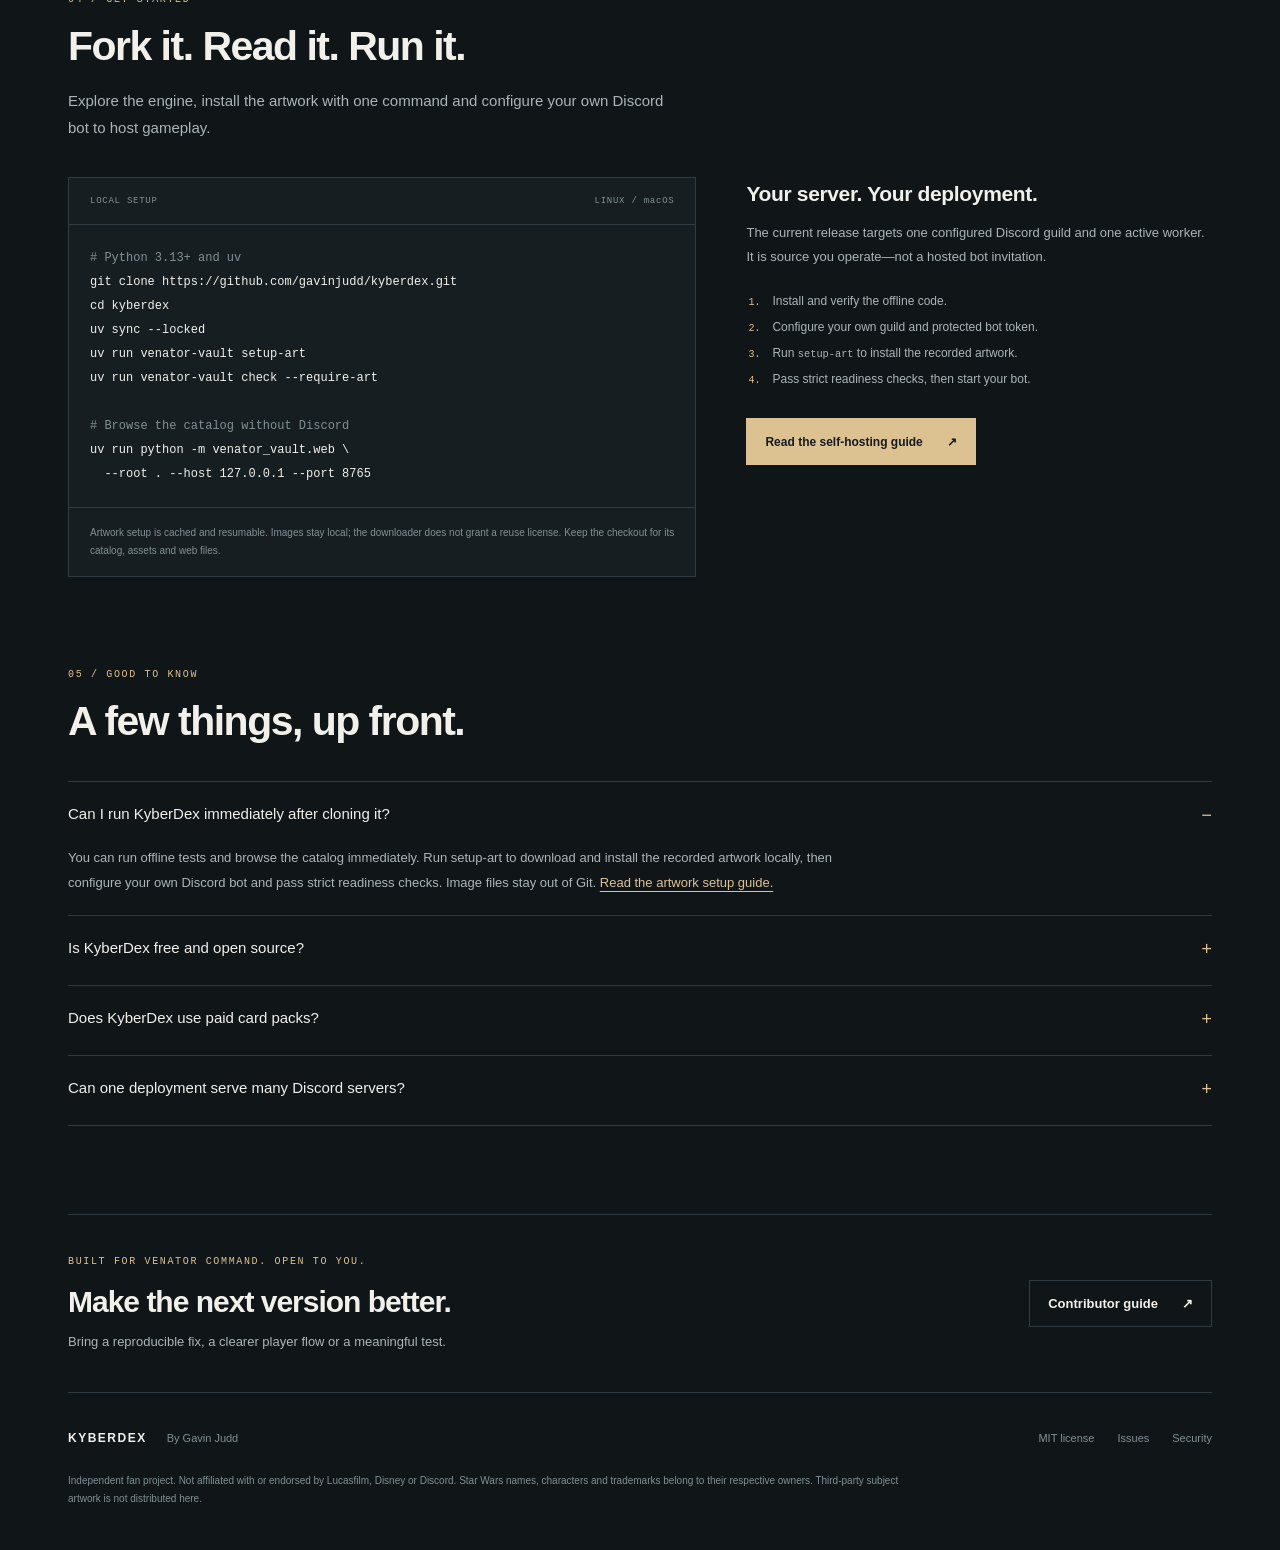
==== commit 19e42482: "Add one-command verified artwork setup" ====
--- a/site/index.html
+++ b/site/index.html
@@ -3,8 +3,8 @@
 <head>
   <meta charset="utf-8">
   <meta name="viewport" content="width=device-width, initial-scale=1">
-  <title>KyberDex — Open-Source Discord Card Collection Bot</title>
-  <meta name="description" content="Self-host KyberDex, an open-source Python Discord card bot with 851 Star Wars card definitions, trading, crafting, raids and a durable SQLite game engine.">
+  <title>KyberDex — Open-Source Star Wars Discord Card Bot</title>
+  <meta name="description" content="Self-host KyberDex: an open-source Star Wars Discord card bot with 851 definitions, one-command artwork setup, trading, crafting, raids and SQLite persistence.">
   <meta name="theme-color" content="#101518">
   <meta name="robots" content="index,follow,max-image-preview:large">
   <link rel="canonical" href="https://gavinjudd.github.io/kyberdex/">
@@ -12,7 +12,7 @@
   <link rel="stylesheet" href="./style.css">
   <meta property="og:type" content="website">
   <meta property="og:site_name" content="KyberDex">
-  <meta property="og:title" content="KyberDex — A Discord collection game, open source.">
+  <meta property="og:title" content="KyberDex — Open-Source Star Wars Discord Card Bot">
   <meta property="og:description" content="851 card definitions. Collect, trade, craft and battle. Explore the Python + SQLite engine and self-host your own Discord community game.">
   <meta property="og:url" content="https://gavinjudd.github.io/kyberdex/">
   <meta property="og:image" content="https://gavinjudd.github.io/kyberdex/social.png">
@@ -20,7 +20,7 @@
   <meta property="og:image:height" content="630">
   <meta property="og:image:alt" content="KyberDex. Open-source Discord card collection bot. Python, SQLite, 851 card definitions.">
   <meta name="twitter:card" content="summary_large_image">
-  <meta name="twitter:title" content="KyberDex — Open-Source Discord Card Collection Bot">
+  <meta name="twitter:title" content="KyberDex — Open-Source Star Wars Discord Card Bot">
   <meta name="twitter:description" content="Collect, trade, craft and battle. A self-hosted Python Discord game with 851 Star Wars card definitions and a transactional SQLite engine.">
   <meta name="twitter:image" content="https://gavinjudd.github.io/kyberdex/social.png">
   <meta name="twitter:image:alt" content="KyberDex: open-source Discord card collection bot.">
@@ -28,7 +28,7 @@
   {"@context":"https://schema.org","@type":"SoftwareSourceCode","name":"KyberDex","description":"An open-source, self-hosted Discord card collection game with 851 Star Wars card definitions, trading, crafting, separate Ground and Fleet battles, cooperative raids and a transactional SQLite engine.","url":"https://gavinjudd.github.io/kyberdex/","codeRepository":"https://github.com/gavinjudd/kyberdex","programmingLanguage":"Python","runtimePlatform":"Python 3.13+ on Linux or macOS","license":"https://github.com/gavinjudd/kyberdex/blob/main/LICENSE","author":{"@type":"Person","name":"Gavin Judd","url":"https://github.com/gavinjudd"},"keywords":["Discord bot","card collection game","Python","SQLite","self-hosted","open source","Star Wars"]}
   </script>
   <script type="application/ld+json">
-  {"@context":"https://schema.org","@type":"FAQPage","mainEntity":[{"@type":"Question","name":"Can I run KyberDex immediately after cloning it?","acceptedAnswer":{"@type":"Answer","text":"You can run offline tests, inspect the engine and browse the card catalog. Discord gameplay also requires your own bot configuration and a complete reviewed artwork pack. Third-party subject artwork is not included."}},{"@type":"Question","name":"Is KyberDex free and open source?","acceptedAnswer":{"@type":"Answer","text":"The original software is MIT licensed. You host and operate your own instance. Third-party fonts have their own notices; the code license does not grant rights to Star Wars characters, trademarks or third-party artwork."}},{"@type":"Question","name":"Does KyberDex use paid card packs?","acceptedAnswer":{"@type":"Answer","text":"No. The game has free daily credits, captures, a credit-based market and crafting. It has no real-money purchases, paid randomness or card wagers."}},{"@type":"Question","name":"Can one deployment serve many Discord servers?","acceptedAnswer":{"@type":"Answer","text":"The current release is designed for one configured guild and one active game worker. It is not a multi-tenant hosted bot platform."}}]}
+  {"@context":"https://schema.org","@type":"FAQPage","mainEntity":[{"@type":"Question","name":"Can I run KyberDex immediately after cloning it?","acceptedAnswer":{"@type":"Answer","text":"You can run offline tests and browse the catalog immediately. Run setup-art to download and install the recorded artwork locally, then configure your own Discord bot and pass strict readiness checks. Image files stay out of Git."}},{"@type":"Question","name":"Is KyberDex free and open source?","acceptedAnswer":{"@type":"Answer","text":"The original software is MIT licensed. You host and operate your own instance. Third-party fonts have their own notices; the code license does not grant rights to Star Wars characters, trademarks or third-party artwork."}},{"@type":"Question","name":"Does KyberDex use paid card packs?","acceptedAnswer":{"@type":"Answer","text":"No. The game has free daily credits, captures, a credit-based market and crafting. It has no real-money purchases, paid randomness or card wagers."}},{"@type":"Question","name":"Can one deployment serve many Discord servers?","acceptedAnswer":{"@type":"Answer","text":"The current release is designed for one configured guild and one active game worker. It is not a multi-tenant hosted bot platform."}}]}
   </script>
 </head>
 <body>
@@ -62,7 +62,7 @@
           <p class="panel-foot">Tier-first draws. Explicit release windows.<br>Lifetime supply caps. Inspectable rules.</p>
         </aside>
       </section>
-      <div class="asset-notice"><span class="notice-label">BEFORE YOU START</span><p>Clone the code, run the tests, browse the catalog. Live gameplay also needs your own Discord bot and reviewed artwork. <a href="https://github.com/gavinjudd/kyberdex/blob/main/docs/ASSETS.md">Subject art is not bundled <span aria-hidden="true">↗</span></a></p></div>
+      <div class="asset-notice"><span class="notice-label">BEFORE YOU START</span><p>Clone the code, then run <code>uv run venator-vault setup-art</code> to install the recorded artwork locally. No manual image hunt. <a href="https://github.com/gavinjudd/kyberdex/blob/main/docs/ASSETS.md">Artwork setup and source notices <span aria-hidden="true">↗</span></a></p></div>
       <section id="game" class="section" aria-labelledby="game-title">
         <div class="section-heading"><p class="eyebrow">01 / THE GAME</p><h2 id="game-title">More than a collection counter.</h2><p>A full community game loop, with deliberate protections around the cards people earn.</p></div>
         <div class="feature-list">
@@ -106,25 +106,25 @@
         </tbody></table></div>
       </section>
       <section id="start" class="section start-section" aria-labelledby="start-title">
-        <div class="section-heading"><p class="eyebrow">04 / GET STARTED</p><h2 id="start-title">Fork it. Read it. Run it.</h2><p>Start with the offline engine. Add your own Discord configuration and reviewed art when you are ready to host gameplay.</p></div>
+        <div class="section-heading"><p class="eyebrow">04 / GET STARTED</p><h2 id="start-title">Fork it. Read it. Run it.</h2><p>Explore the engine, install the artwork with one command and configure your own Discord bot to host gameplay.</p></div>
         <div class="start-grid">
-          <div class="terminal"><div class="terminal-head"><span>LOCAL DEVELOPMENT</span><span>LINUX / macOS</span></div><pre><code><span class="code-comment"># Python 3.13+ and uv</span>
+          <div class="terminal"><div class="terminal-head"><span>LOCAL SETUP</span><span>LINUX / macOS</span></div><pre><code><span class="code-comment"># Python 3.13+ and uv</span>
 git clone https://github.com/gavinjudd/kyberdex.git
 cd kyberdex
-uv sync --locked --extra dev
-uv run pytest
-uv run python -m venator_vault check
+uv sync --locked
+uv run venator-vault setup-art
+uv run venator-vault check --require-art
 
 <span class="code-comment"># Browse the catalog without Discord</span>
 uv run python -m venator_vault.web \
-  --root . --host 127.0.0.1 --port 8765</code></pre><p>Keep the checkout: the runtime needs its catalog, assets and web files. Missing subject artwork is expected in a fresh clone.</p></div>
-          <div class="start-notes"><h3>Your server. Your deployment.</h3><p>The current release targets one configured Discord guild and one active worker. It is source you operate—not a hosted bot invitation.</p><ol><li>Install and verify the offline code.</li><li>Configure your own guild and protected bot token.</li><li>Provide permitted artwork and review its manifest.</li><li>Pass strict readiness checks, then start your bot.</li></ol><a class="button primary" href="https://github.com/gavinjudd/kyberdex/blob/main/docs/SETUP.md">Read the self-hosting guide <span aria-hidden="true">↗</span></a></div>
+  --root . --host 127.0.0.1 --port 8765</code></pre><p>Artwork setup is cached and resumable. Images stay local; the downloader does not grant a reuse license. Keep the checkout for its catalog, assets and web files.</p></div>
+          <div class="start-notes"><h3>Your server. Your deployment.</h3><p>The current release targets one configured Discord guild and one active worker. It is source you operate—not a hosted bot invitation.</p><ol><li>Install and verify the offline code.</li><li>Configure your own guild and protected bot token.</li><li>Run <code>setup-art</code> to install the recorded artwork.</li><li>Pass strict readiness checks, then start your bot.</li></ol><a class="button primary" href="https://github.com/gavinjudd/kyberdex/blob/main/docs/SETUP.md">Read the self-hosting guide <span aria-hidden="true">↗</span></a></div>
         </div>
       </section>
       <section class="section faq-section" aria-labelledby="faq-title">
         <div class="section-heading"><p class="eyebrow">05 / GOOD TO KNOW</p><h2 id="faq-title">A few things, up front.</h2></div>
         <div class="faq-list">
-          <details open><summary>Can I run KyberDex immediately after cloning it?</summary><p>You can run offline tests, inspect the engine and browse the card catalog. Discord gameplay also requires your own bot configuration and a complete reviewed artwork pack. Third-party subject artwork is not included. <a href="https://github.com/gavinjudd/kyberdex/blob/main/docs/ASSETS.md">Read the asset contract.</a></p></details>
+          <details open><summary>Can I run KyberDex immediately after cloning it?</summary><p>You can run offline tests and browse the catalog immediately. Run setup-art to download and install the recorded artwork locally, then configure your own Discord bot and pass strict readiness checks. Image files stay out of Git. <a href="https://github.com/gavinjudd/kyberdex/blob/main/docs/ASSETS.md">Read the artwork setup guide.</a></p></details>
           <details><summary>Is KyberDex free and open source?</summary><p>The original software is MIT licensed. You host and operate your own instance. Third-party fonts have their own notices; the code license does not grant rights to Star Wars characters, trademarks or third-party artwork. <a href="https://github.com/gavinjudd/kyberdex/blob/main/NOTICE.md">Read the licensing boundaries.</a></p></details>
           <details><summary>Does KyberDex use paid card packs?</summary><p>No. The game has free daily credits, captures, a credit-based market and crafting. It has no real-money purchases, paid randomness or card wagers.</p></details>
           <details><summary>Can one deployment serve many Discord servers?</summary><p>The current release is designed for one configured guild and one active game worker. It is not a multi-tenant hosted bot platform. <a href="https://github.com/gavinjudd/kyberdex/blob/main/docs/ARCHITECTURE.md">See the operating limits.</a></p></details>
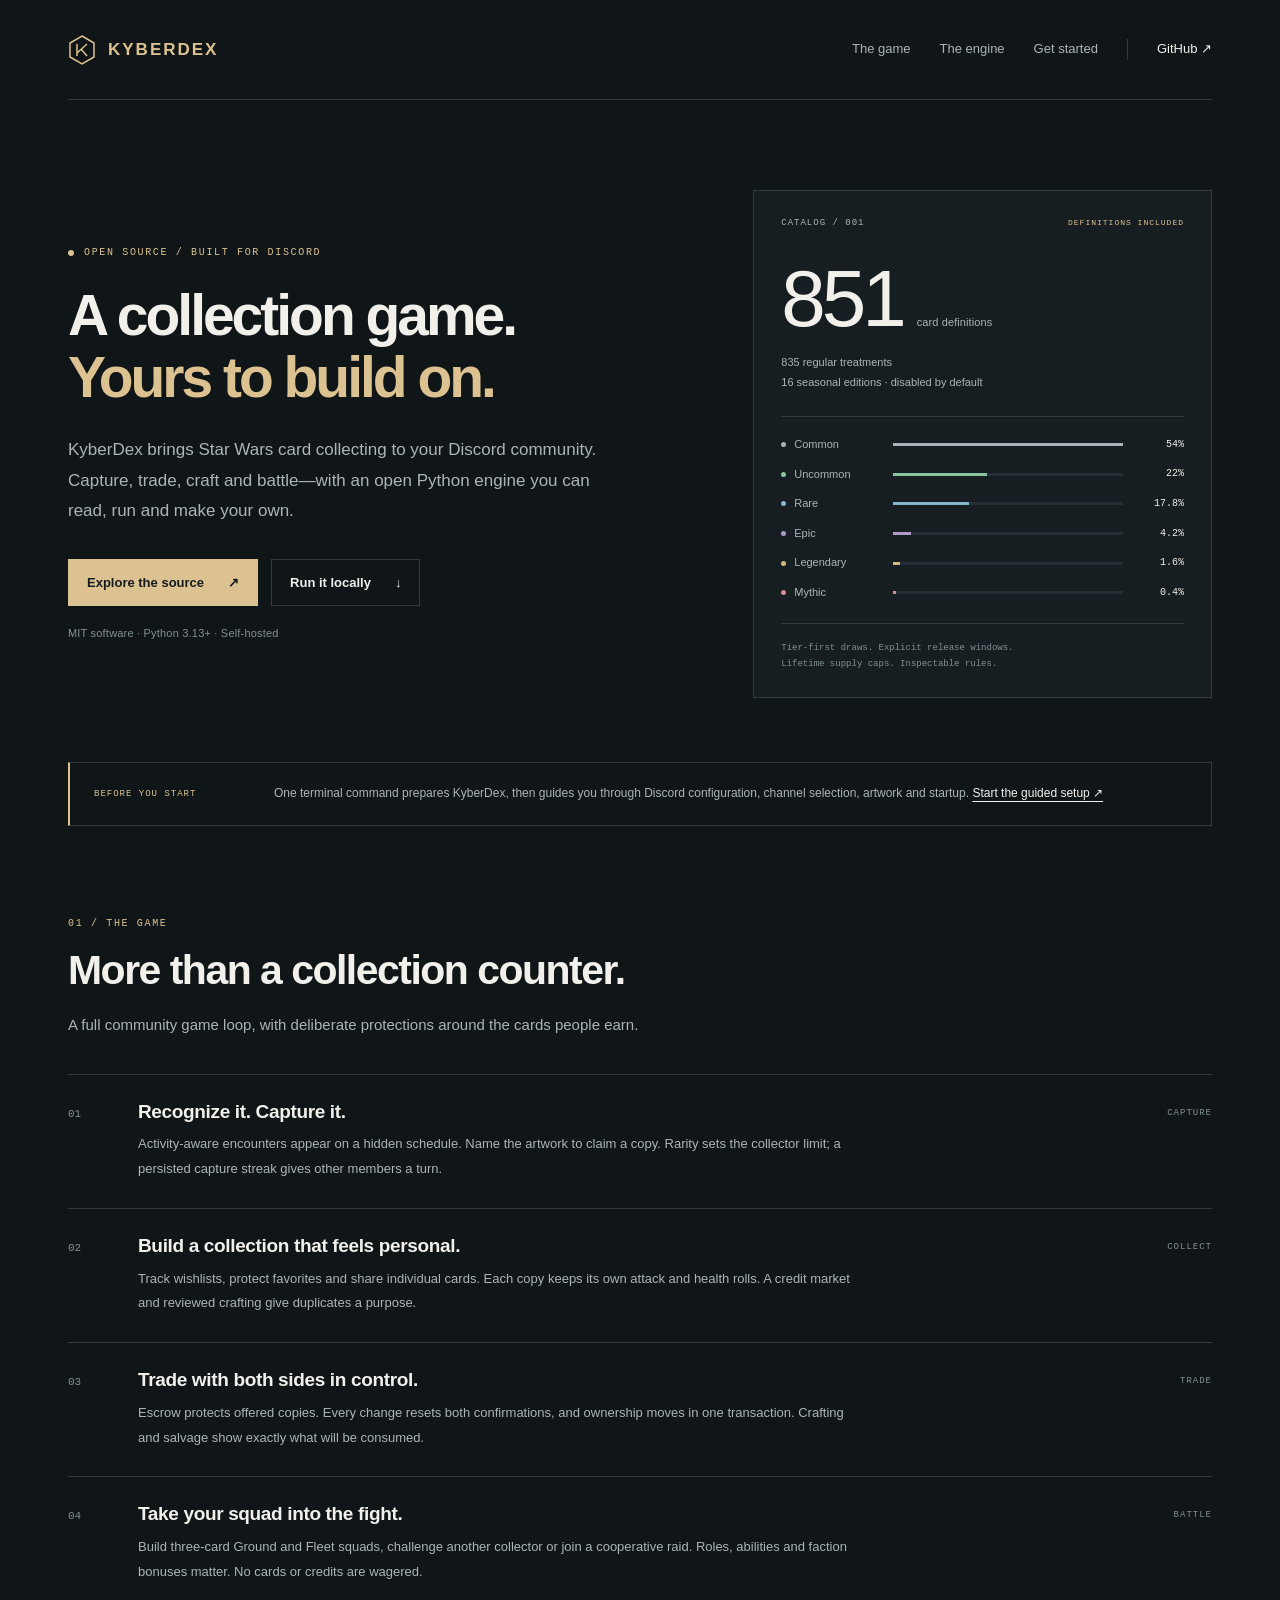
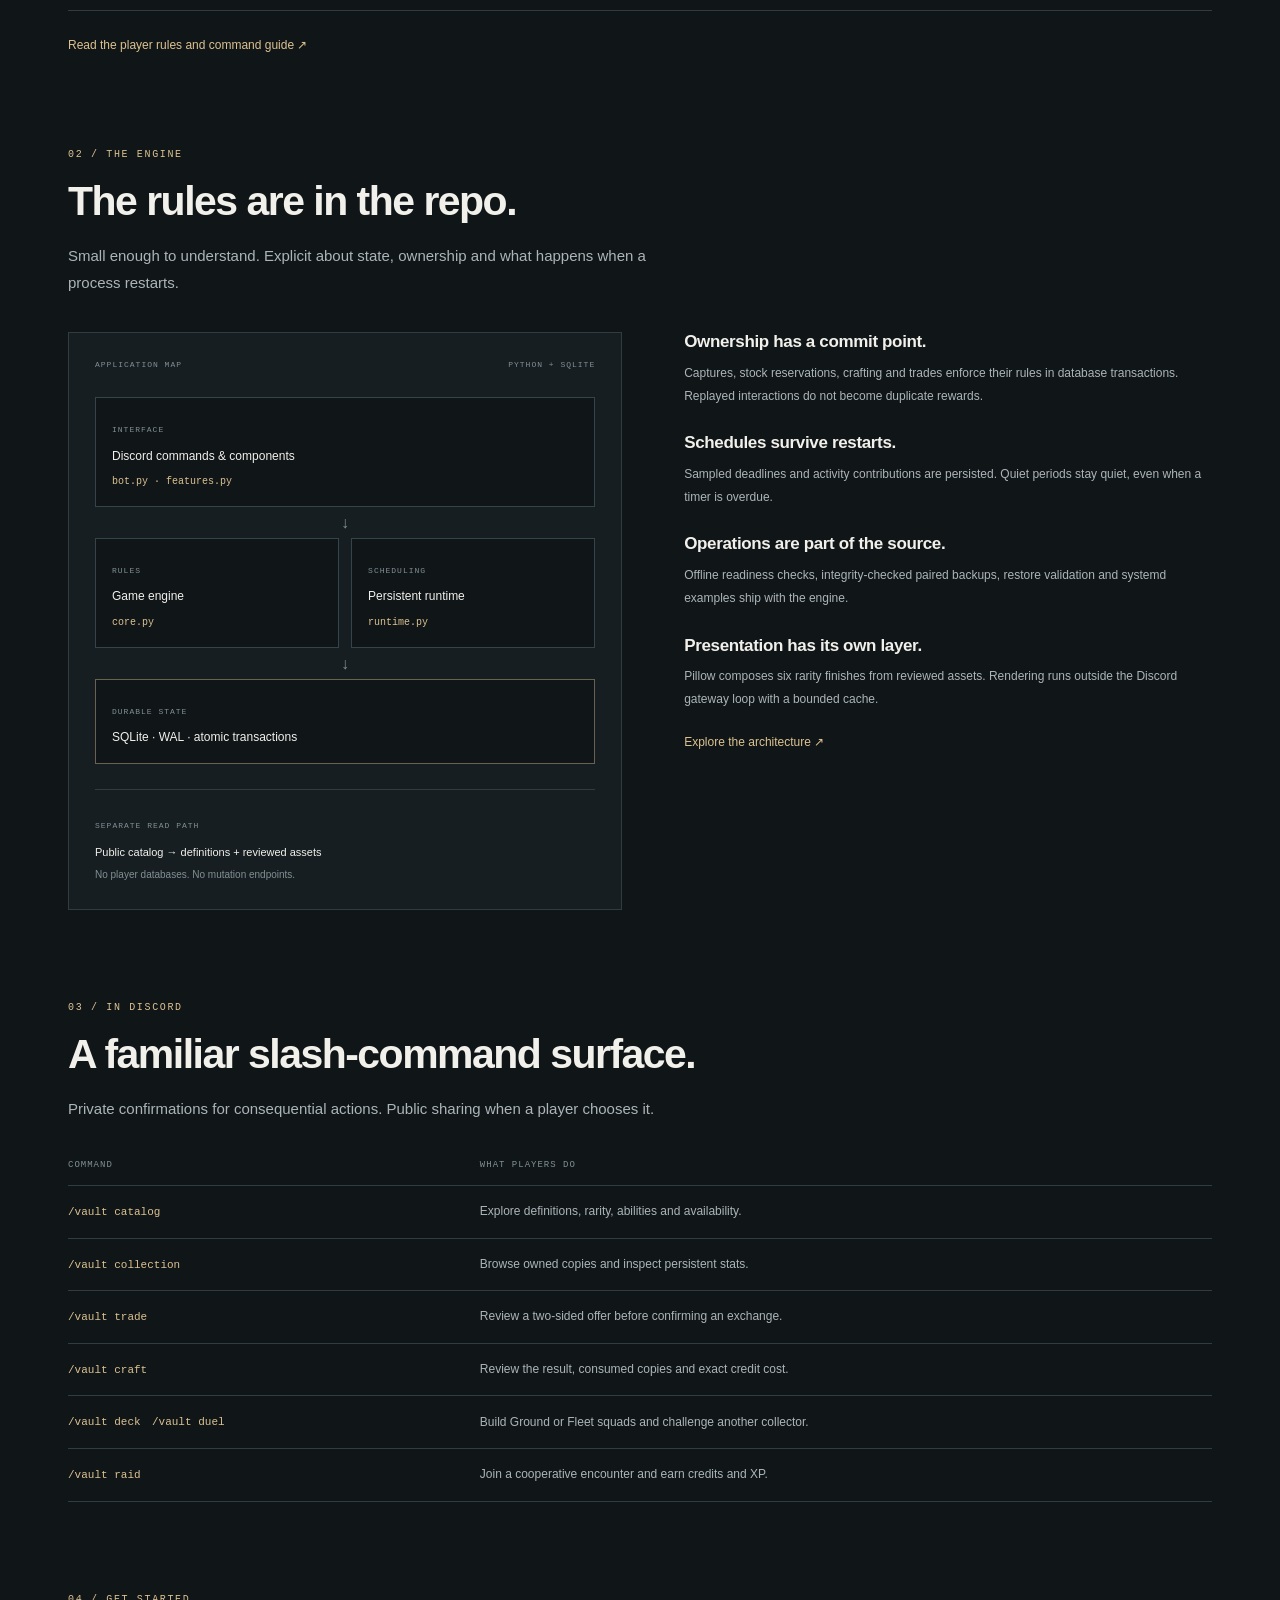
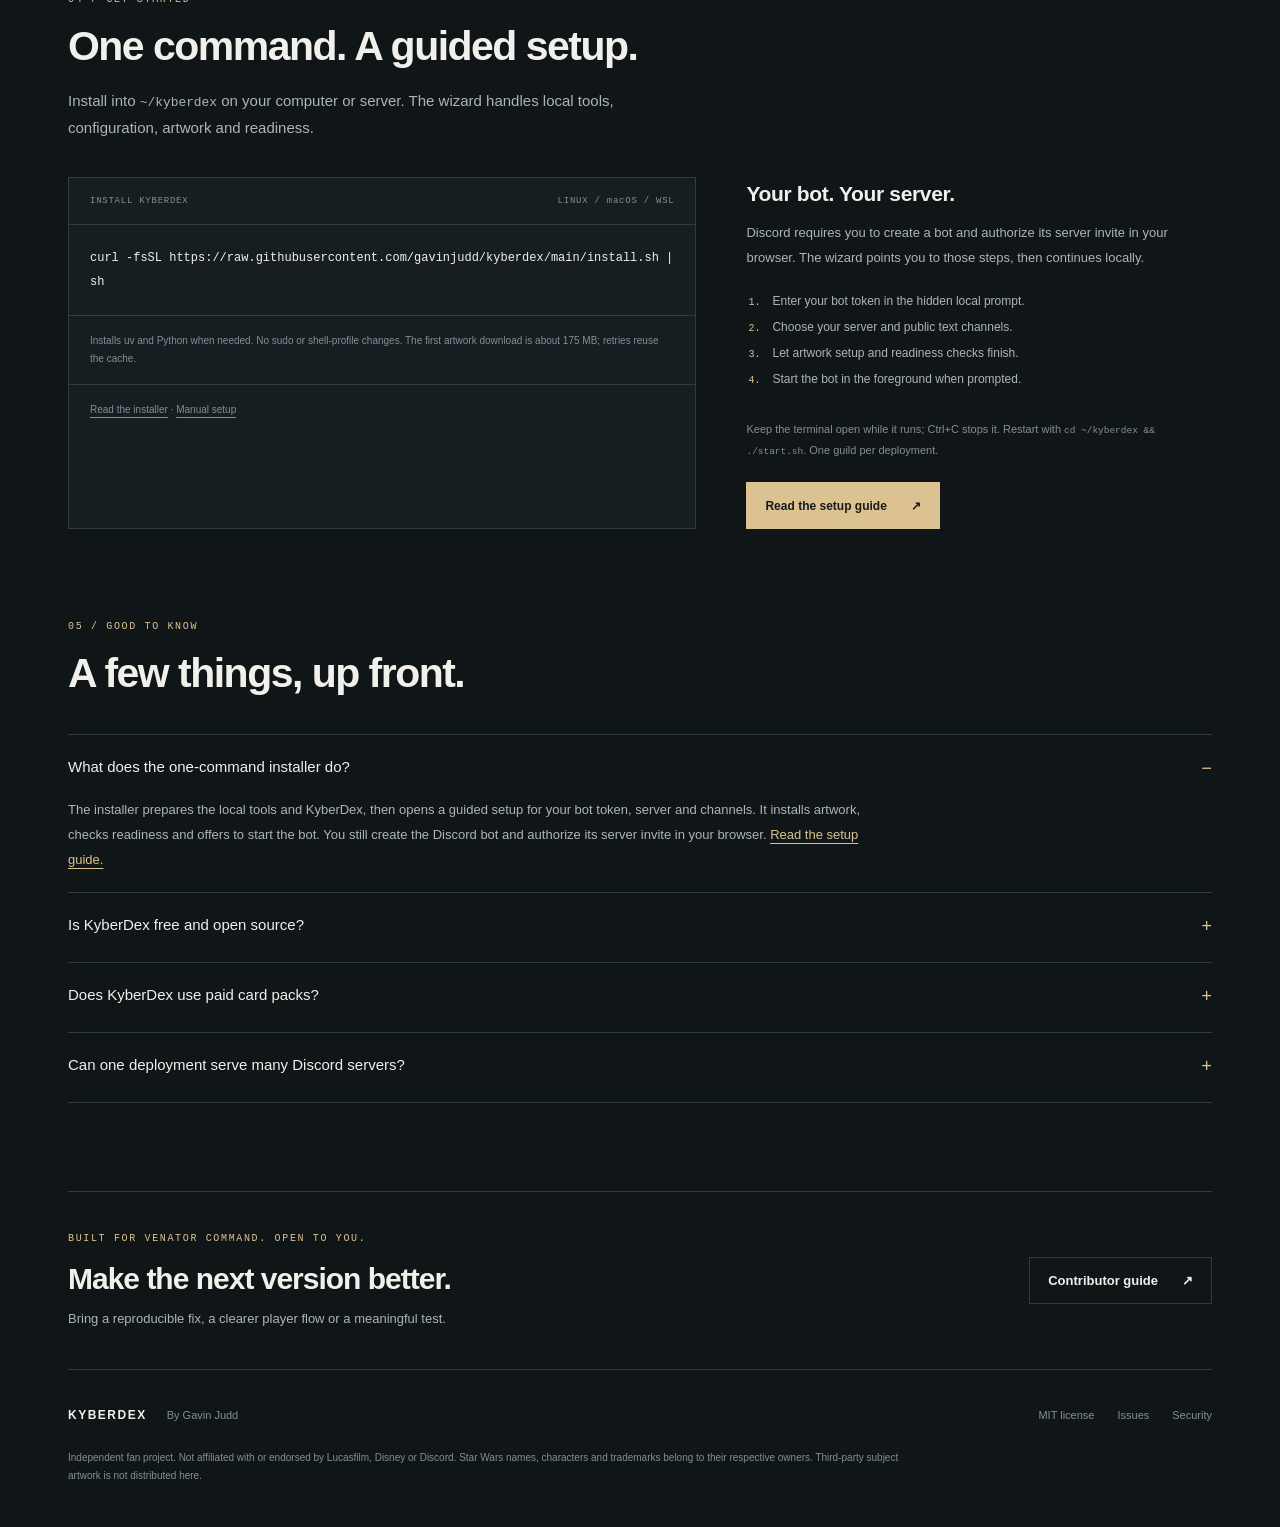
==== commit 7c30a87b: "Add one-command interactive bot setup" ====
--- a/site/index.html
+++ b/site/index.html
@@ -4,7 +4,7 @@
   <meta charset="utf-8">
   <meta name="viewport" content="width=device-width, initial-scale=1">
   <title>KyberDex — Open-Source Star Wars Discord Card Bot</title>
-  <meta name="description" content="Self-host KyberDex: an open-source Star Wars Discord card bot with 851 definitions, one-command artwork setup, trading, crafting, raids and SQLite persistence.">
+  <meta name="description" content="Self-host KyberDex: an open-source Star Wars Discord card bot with 851 definitions, one-command guided setup, trading, crafting, raids and SQLite persistence.">
   <meta name="theme-color" content="#101518">
   <meta name="robots" content="index,follow,max-image-preview:large">
   <link rel="canonical" href="https://gavinjudd.github.io/kyberdex/">
@@ -13,7 +13,7 @@
   <meta property="og:type" content="website">
   <meta property="og:site_name" content="KyberDex">
   <meta property="og:title" content="KyberDex — Open-Source Star Wars Discord Card Bot">
-  <meta property="og:description" content="851 card definitions. Collect, trade, craft and battle. Explore the Python + SQLite engine and self-host your own Discord community game.">
+  <meta property="og:description" content="Self-host a Star Wars Discord card bot with one-command guided setup, automatic artwork, 851 card definitions, trading, crafting and battles.">
   <meta property="og:url" content="https://gavinjudd.github.io/kyberdex/">
   <meta property="og:image" content="https://gavinjudd.github.io/kyberdex/social.png">
   <meta property="og:image:width" content="1200">
@@ -21,14 +21,14 @@
   <meta property="og:image:alt" content="KyberDex. Open-source Discord card collection bot. Python, SQLite, 851 card definitions.">
   <meta name="twitter:card" content="summary_large_image">
   <meta name="twitter:title" content="KyberDex — Open-Source Star Wars Discord Card Bot">
-  <meta name="twitter:description" content="Collect, trade, craft and battle. A self-hosted Python Discord game with 851 Star Wars card definitions and a transactional SQLite engine.">
+  <meta name="twitter:description" content="One-command setup for your own Star Wars Discord card bot. Automatic artwork, 851 card definitions, trading, crafting and battles. Free MIT-licensed code.">
   <meta name="twitter:image" content="https://gavinjudd.github.io/kyberdex/social.png">
   <meta name="twitter:image:alt" content="KyberDex: open-source Discord card collection bot.">
   <script type="application/ld+json">
-  {"@context":"https://schema.org","@type":"SoftwareSourceCode","name":"KyberDex","description":"An open-source, self-hosted Discord card collection game with 851 Star Wars card definitions, trading, crafting, separate Ground and Fleet battles, cooperative raids and a transactional SQLite engine.","url":"https://gavinjudd.github.io/kyberdex/","codeRepository":"https://github.com/gavinjudd/kyberdex","programmingLanguage":"Python","runtimePlatform":"Python 3.13+ on Linux or macOS","license":"https://github.com/gavinjudd/kyberdex/blob/main/LICENSE","author":{"@type":"Person","name":"Gavin Judd","url":"https://github.com/gavinjudd"},"keywords":["Discord bot","card collection game","Python","SQLite","self-hosted","open source","Star Wars"]}
+  {"@context":"https://schema.org","@type":"SoftwareSourceCode","name":"KyberDex","description":"An open-source Star Wars Discord card bot with one-command guided setup, automatic artwork installation, 851 card definitions, trading, crafting, Ground and Fleet battles, cooperative raids and SQLite persistence.","url":"https://gavinjudd.github.io/kyberdex/","codeRepository":"https://github.com/gavinjudd/kyberdex","programmingLanguage":"Python","version":"0.3.0","runtimePlatform":"Python 3.13+ on Linux or macOS","license":"https://github.com/gavinjudd/kyberdex/blob/main/LICENSE","author":{"@type":"Person","name":"Gavin Judd","url":"https://github.com/gavinjudd"},"keywords":["Discord bot","card collection game","Python","SQLite","self-hosted","open source","Star Wars"]}
   </script>
   <script type="application/ld+json">
-  {"@context":"https://schema.org","@type":"FAQPage","mainEntity":[{"@type":"Question","name":"Can I run KyberDex immediately after cloning it?","acceptedAnswer":{"@type":"Answer","text":"You can run offline tests and browse the catalog immediately. Run setup-art to download and install the recorded artwork locally, then configure your own Discord bot and pass strict readiness checks. Image files stay out of Git."}},{"@type":"Question","name":"Is KyberDex free and open source?","acceptedAnswer":{"@type":"Answer","text":"The original software is MIT licensed. You host and operate your own instance. Third-party fonts have their own notices; the code license does not grant rights to Star Wars characters, trademarks or third-party artwork."}},{"@type":"Question","name":"Does KyberDex use paid card packs?","acceptedAnswer":{"@type":"Answer","text":"No. The game has free daily credits, captures, a credit-based market and crafting. It has no real-money purchases, paid randomness or card wagers."}},{"@type":"Question","name":"Can one deployment serve many Discord servers?","acceptedAnswer":{"@type":"Answer","text":"The current release is designed for one configured guild and one active game worker. It is not a multi-tenant hosted bot platform."}}]}
+  {"@context":"https://schema.org","@type":"FAQPage","mainEntity":[{"@type":"Question","name":"What does the one-command installer do?","acceptedAnswer":{"@type":"Answer","text":"The installer prepares the local tools and KyberDex, then opens a guided setup for your bot token, server and channels. It installs artwork, checks readiness and offers to start the bot. You still create the Discord bot and authorize its server invite in your browser."}},{"@type":"Question","name":"Is KyberDex free and open source?","acceptedAnswer":{"@type":"Answer","text":"The original software is MIT licensed. You host and operate your own instance. Third-party fonts have their own notices; the code license does not grant rights to Star Wars characters, trademarks or third-party artwork."}},{"@type":"Question","name":"Does KyberDex use paid card packs?","acceptedAnswer":{"@type":"Answer","text":"No. The game has free daily credits, captures, a credit-based market and crafting. It has no real-money purchases, paid randomness or card wagers."}},{"@type":"Question","name":"Can one deployment serve many Discord servers?","acceptedAnswer":{"@type":"Answer","text":"The current release is designed for one configured guild and one active game worker. It is not a multi-tenant hosted bot platform."}}]}
   </script>
 </head>
 <body>
@@ -62,7 +62,7 @@
           <p class="panel-foot">Tier-first draws. Explicit release windows.<br>Lifetime supply caps. Inspectable rules.</p>
         </aside>
       </section>
-      <div class="asset-notice"><span class="notice-label">BEFORE YOU START</span><p>Clone the code, then run <code>uv run venator-vault setup-art</code> to install the recorded artwork locally. No manual image hunt. <a href="https://github.com/gavinjudd/kyberdex/blob/main/docs/ASSETS.md">Artwork setup and source notices <span aria-hidden="true">↗</span></a></p></div>
+      <div class="asset-notice"><span class="notice-label">BEFORE YOU START</span><p>One terminal command prepares KyberDex, then guides you through Discord configuration, channel selection, artwork and startup. <a href="#start">Start the guided setup <span aria-hidden="true">↗</span></a></p></div>
       <section id="game" class="section" aria-labelledby="game-title">
         <div class="section-heading"><p class="eyebrow">01 / THE GAME</p><h2 id="game-title">More than a collection counter.</h2><p>A full community game loop, with deliberate protections around the cards people earn.</p></div>
         <div class="feature-list">
@@ -106,25 +106,16 @@
         </tbody></table></div>
       </section>
       <section id="start" class="section start-section" aria-labelledby="start-title">
-        <div class="section-heading"><p class="eyebrow">04 / GET STARTED</p><h2 id="start-title">Fork it. Read it. Run it.</h2><p>Explore the engine, install the artwork with one command and configure your own Discord bot to host gameplay.</p></div>
+        <div class="section-heading"><p class="eyebrow">04 / GET STARTED</p><h2 id="start-title">One command. A guided setup.</h2><p>Install into <code>~/kyberdex</code> on your computer or server. The wizard handles local tools, configuration, artwork and readiness.</p></div>
         <div class="start-grid">
-          <div class="terminal"><div class="terminal-head"><span>LOCAL SETUP</span><span>LINUX / macOS</span></div><pre><code><span class="code-comment"># Python 3.13+ and uv</span>
-git clone https://github.com/gavinjudd/kyberdex.git
-cd kyberdex
-uv sync --locked
-uv run venator-vault setup-art
-uv run venator-vault check --require-art
-
-<span class="code-comment"># Browse the catalog without Discord</span>
-uv run python -m venator_vault.web \
-  --root . --host 127.0.0.1 --port 8765</code></pre><p>Artwork setup is cached and resumable. Images stay local; the downloader does not grant a reuse license. Keep the checkout for its catalog, assets and web files.</p></div>
-          <div class="start-notes"><h3>Your server. Your deployment.</h3><p>The current release targets one configured Discord guild and one active worker. It is source you operate—not a hosted bot invitation.</p><ol><li>Install and verify the offline code.</li><li>Configure your own guild and protected bot token.</li><li>Run <code>setup-art</code> to install the recorded artwork.</li><li>Pass strict readiness checks, then start your bot.</li></ol><a class="button primary" href="https://github.com/gavinjudd/kyberdex/blob/main/docs/SETUP.md">Read the self-hosting guide <span aria-hidden="true">↗</span></a></div>
+          <div class="terminal"><div class="terminal-head"><span>INSTALL KYBERDEX</span><span>LINUX / macOS / WSL</span></div><pre class="install-command"><code>curl -fsSL https://raw.githubusercontent.com/gavinjudd/kyberdex/main/install.sh | sh</code></pre><p>Installs uv and Python when needed. No sudo or shell-profile changes. The first artwork download is about 175 MB; retries reuse the cache.</p><p><a href="https://github.com/gavinjudd/kyberdex/blob/main/install.sh">Read the installer</a> · <a href="https://github.com/gavinjudd/kyberdex/blob/main/docs/SETUP.md#manual-setup-advanced">Manual setup</a></p></div>
+          <div class="start-notes"><h3>Your bot. Your server.</h3><p>Discord requires you to create a bot and authorize its server invite in your browser. The wizard points you to those steps, then continues locally.</p><ol><li>Enter your bot token in the hidden local prompt.</li><li>Choose your server and public text channels.</li><li>Let artwork setup and readiness checks finish.</li><li>Start the bot in the foreground when prompted.</li></ol><p class="setup-note">Keep the terminal open while it runs; Ctrl+C stops it. Restart with <code>cd ~/kyberdex &amp;&amp; ./start.sh</code>. One guild per deployment.</p><a class="button primary" href="https://github.com/gavinjudd/kyberdex/blob/main/docs/SETUP.md">Read the setup guide <span aria-hidden="true">↗</span></a></div>
         </div>
       </section>
       <section class="section faq-section" aria-labelledby="faq-title">
         <div class="section-heading"><p class="eyebrow">05 / GOOD TO KNOW</p><h2 id="faq-title">A few things, up front.</h2></div>
         <div class="faq-list">
-          <details open><summary>Can I run KyberDex immediately after cloning it?</summary><p>You can run offline tests and browse the catalog immediately. Run setup-art to download and install the recorded artwork locally, then configure your own Discord bot and pass strict readiness checks. Image files stay out of Git. <a href="https://github.com/gavinjudd/kyberdex/blob/main/docs/ASSETS.md">Read the artwork setup guide.</a></p></details>
+          <details open><summary>What does the one-command installer do?</summary><p>The installer prepares the local tools and KyberDex, then opens a guided setup for your bot token, server and channels. It installs artwork, checks readiness and offers to start the bot. You still create the Discord bot and authorize its server invite in your browser. <a href="https://github.com/gavinjudd/kyberdex/blob/main/docs/SETUP.md">Read the setup guide.</a></p></details>
           <details><summary>Is KyberDex free and open source?</summary><p>The original software is MIT licensed. You host and operate your own instance. Third-party fonts have their own notices; the code license does not grant rights to Star Wars characters, trademarks or third-party artwork. <a href="https://github.com/gavinjudd/kyberdex/blob/main/NOTICE.md">Read the licensing boundaries.</a></p></details>
           <details><summary>Does KyberDex use paid card packs?</summary><p>No. The game has free daily credits, captures, a credit-based market and crafting. It has no real-money purchases, paid randomness or card wagers.</p></details>
           <details><summary>Can one deployment serve many Discord servers?</summary><p>The current release is designed for one configured guild and one active game worker. It is not a multi-tenant hosted bot platform. <a href="https://github.com/gavinjudd/kyberdex/blob/main/docs/ARCHITECTURE.md">See the operating limits.</a></p></details>
--- a/site/style.css
+++ b/site/style.css
@@ -4,3 +4,5 @@
 @media(max-width:1000px){.shell{padding:0 32px}.hero{gap:30px;padding-top:65px}.catalog-panel{padding:22px}.hero h1{font-size:44px;letter-spacing:-2px}.lede{font-size:15px}.actions{gap:10px}.button{padding:11px 15px;gap:16px}.engineering-grid{gap:32px}.start-grid{grid-template-columns:1.2fr 1fr;gap:30px}.terminal pre{font-size:11px}.panel-top{font-size:8px}.small-label{font-size:7px}.rarity{grid-template-columns:85px 1fr 42px;gap:9px}.catalog-number{font-size:72px}.catalog-number span{margin-left:8px}}
 @media(max-width:760px){.shell{padding:0 23px}.header{min-height:82px}.header nav{gap:18px}.header nav>a:not(.nav-source){display:none}.header .nav-source{border:0;padding:0;font-size:12px}.wordmark{font-size:15px}.hero{grid-template-columns:1fr;gap:39px;padding:48px 0 35px}.hero h1{font-size:clamp(39px,8vw,55px);letter-spacing:-1.8px}.hero .eyebrow{font-size:8px;letter-spacing:1.2px;margin-bottom:21px}.lede{font-size:15px;margin-top:22px;max-width:590px}.actions{margin-top:25px}.hero-note{margin-top:17px}.catalog-panel{padding:25px}.catalog-number{font-size:76px}.catalog-number span{margin-left:14px;font-size:12px}.panel-top{font-size:9px}.small-label{font-size:8px}.rarity{grid-template-columns:105px 1fr 49px;gap:16px;font-size:12px}.rarity b{font-size:11px}.panel-foot{font-size:10px}.asset-notice{grid-template-columns:1fr;gap:9px;padding:19px}.asset-notice p{font-size:12px}.section{padding-top:64px}.section-heading{margin-bottom:27px}.section-heading>p:last-child:not(.eyebrow){font-size:14px}.section-heading .eyebrow{font-size:9px}.feature-list article{grid-template-columns:26px 1fr;gap:14px;padding:23px 0}.feature-tag{display:none}.feature-list h3{font-size:18px}.feature-list p{font-size:12px}.engineering-grid,.start-grid{grid-template-columns:1fr;gap:31px}.architecture{padding:23px}.engineering-notes article+article{margin-top:22px}.engineering-notes p{font-size:13px}.arch-node strong{font-size:12px}.arch-head{font-size:8px}.arch-separate strong{font-size:11px}.table-scroll table{min-width:490px}th:first-child{width:39%}td{font-size:11px}.terminal pre{font-size:11px;padding:20px 16px}.terminal-head{padding:15px 16px;font-size:8px}.terminal p{padding:15px 16px;font-size:11px}.start-notes{padding:0}.start-notes ol{font-size:13px}.start-notes .button{font-size:13px}.contribute{margin-top:64px;display:block;padding:31px 0}.contribute .eyebrow{font-size:8px;letter-spacing:1px}.contribute h2{font-size:27px}.contribute .button{margin-top:25px}footer{grid-template-columns:1fr;gap:20px;padding:29px 0}footer p{grid-column:auto}footer nav{gap:22px}summary{font-size:14px}details p{font-size:12px;padding-right:0}}
 @media(prefers-reduced-motion:reduce){html{scroll-behavior:auto}}
+
+.install-command{white-space:pre-wrap;overflow-wrap:anywhere}.start-notes .setup-note{font-size:11px;margin:0 0 22px;color:var(--quiet)}
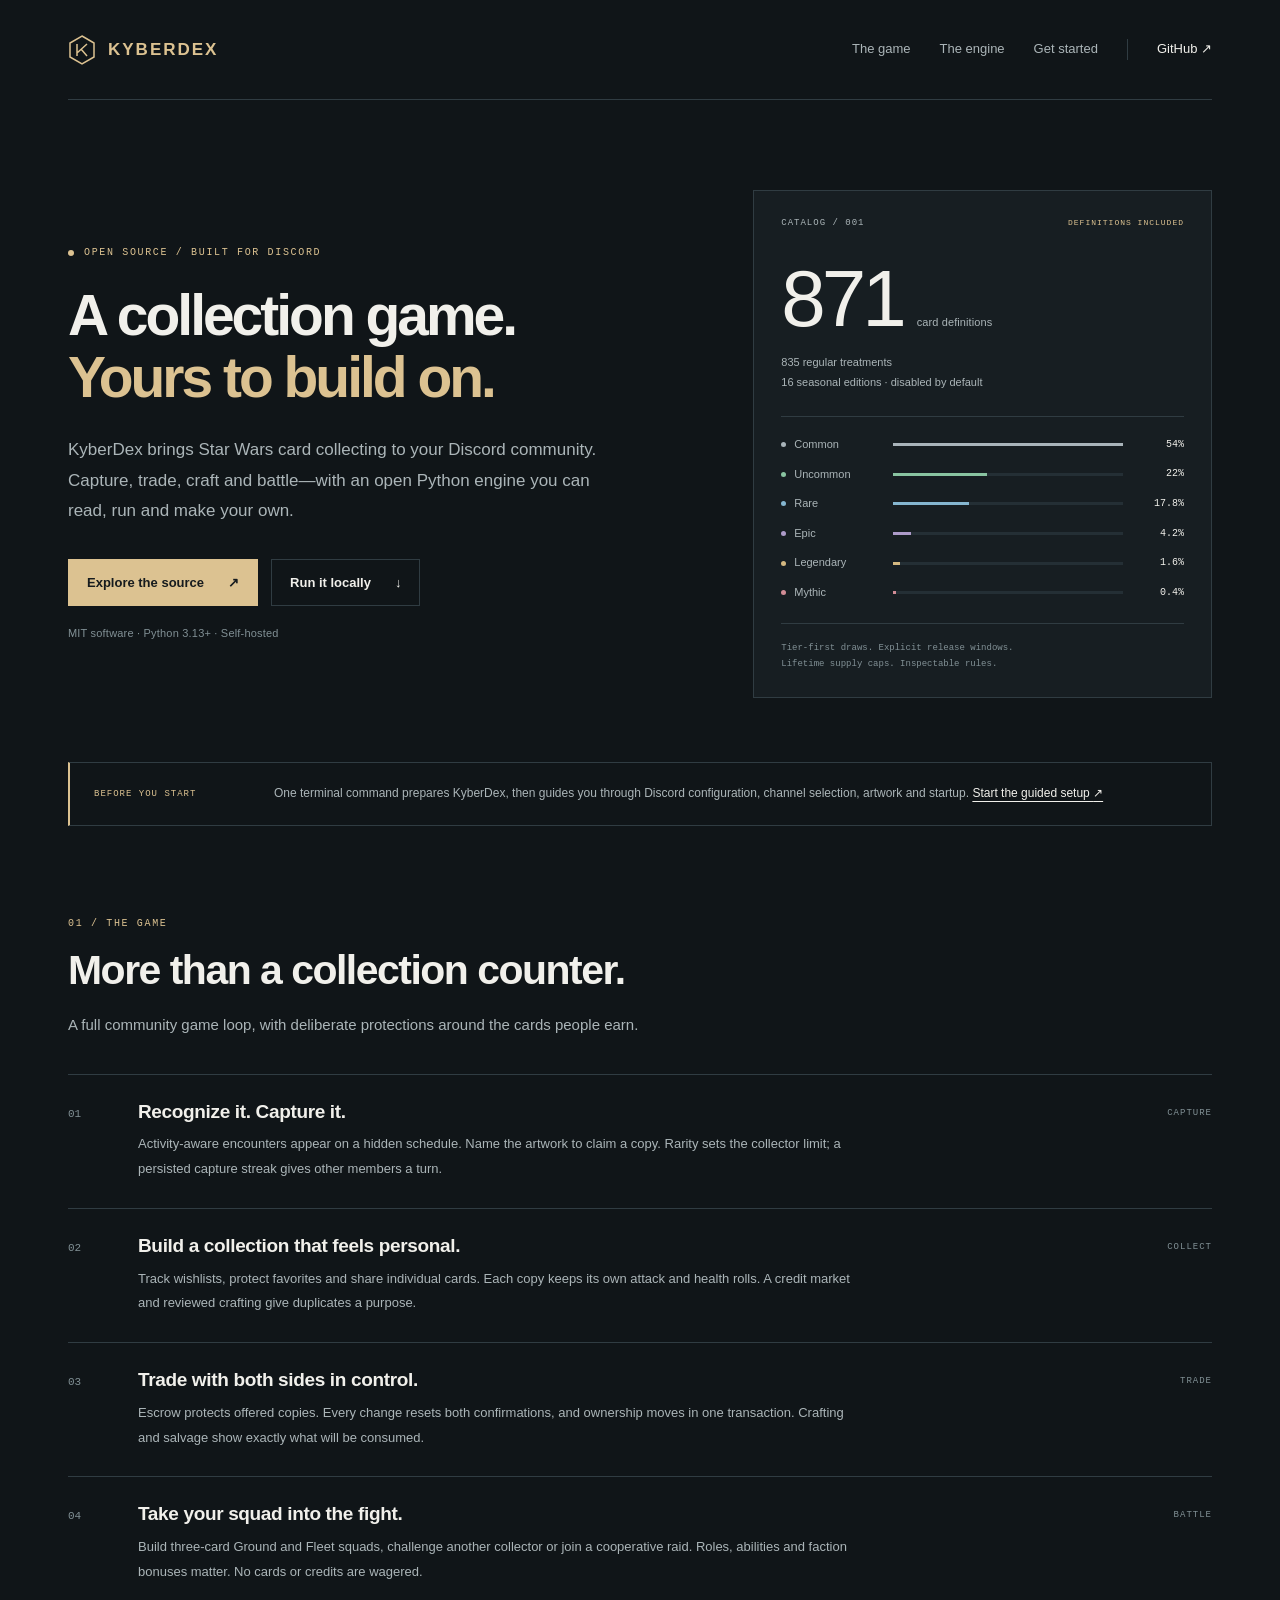
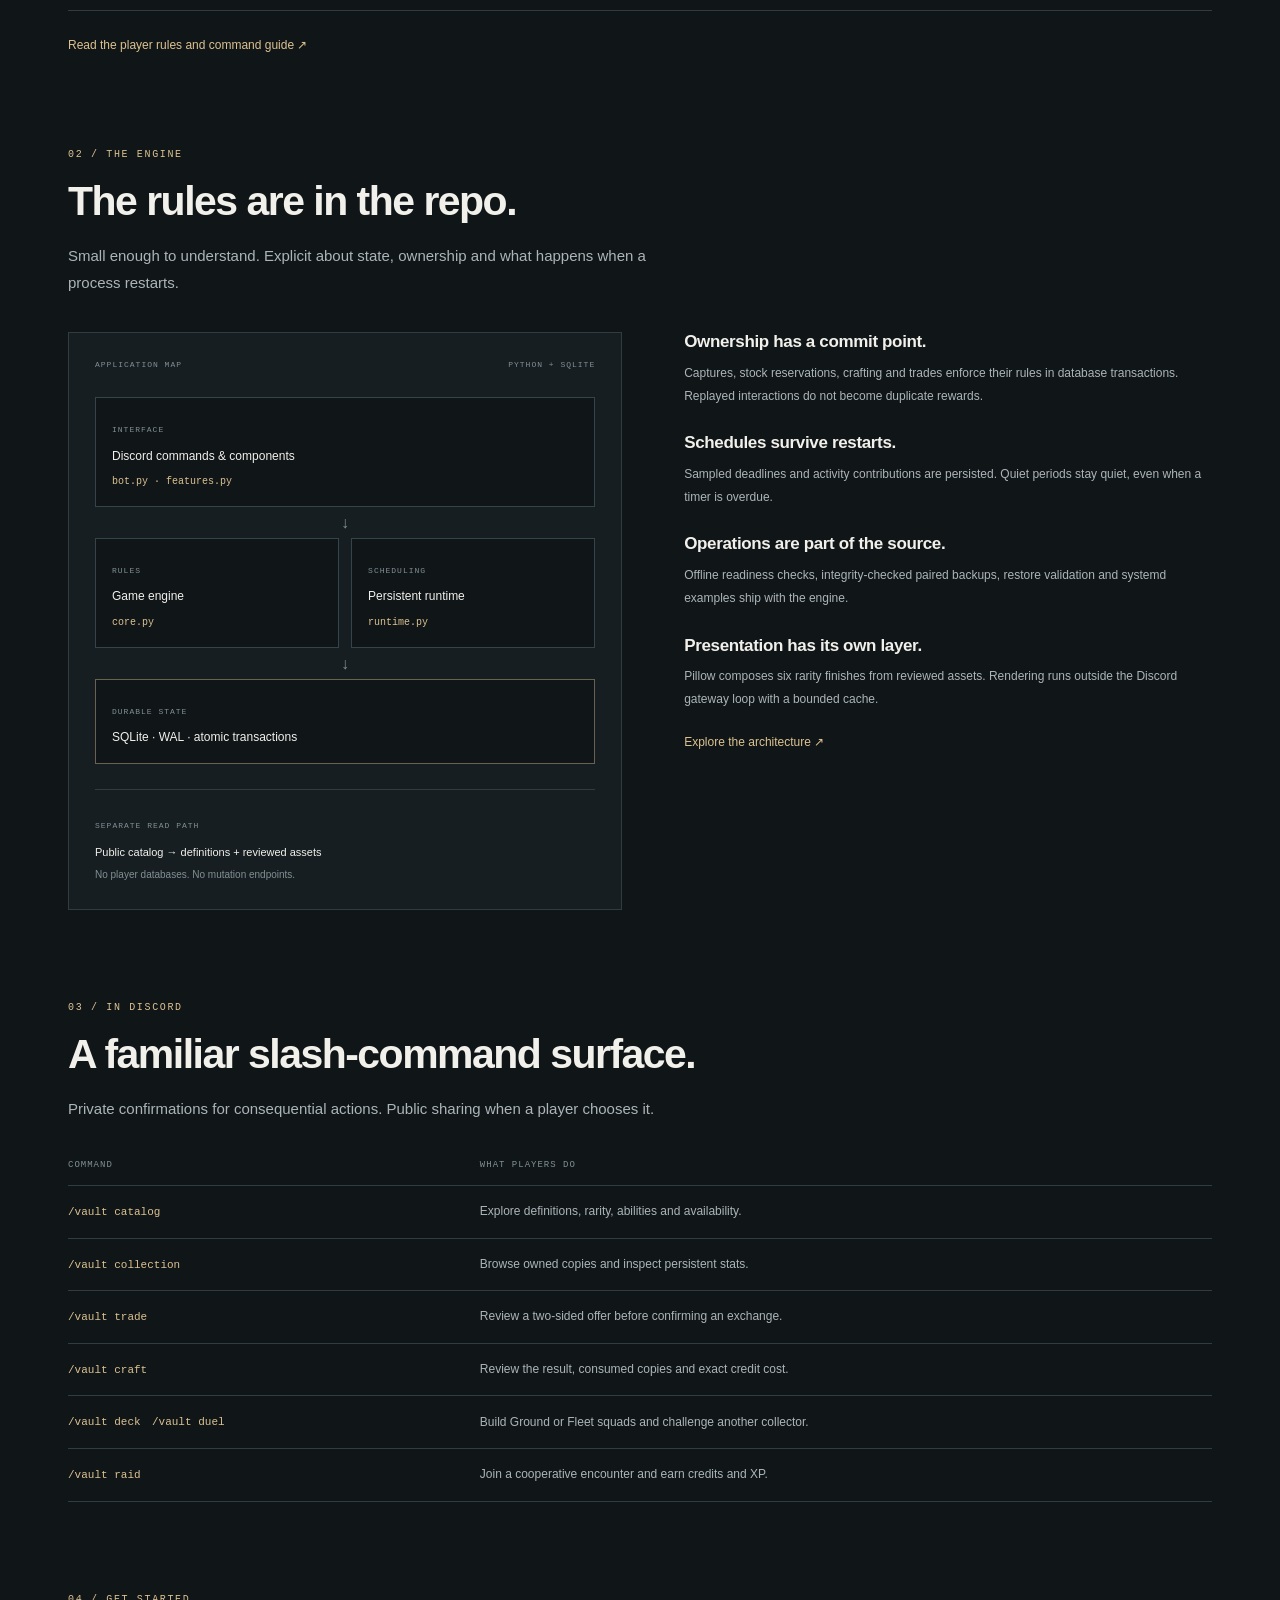
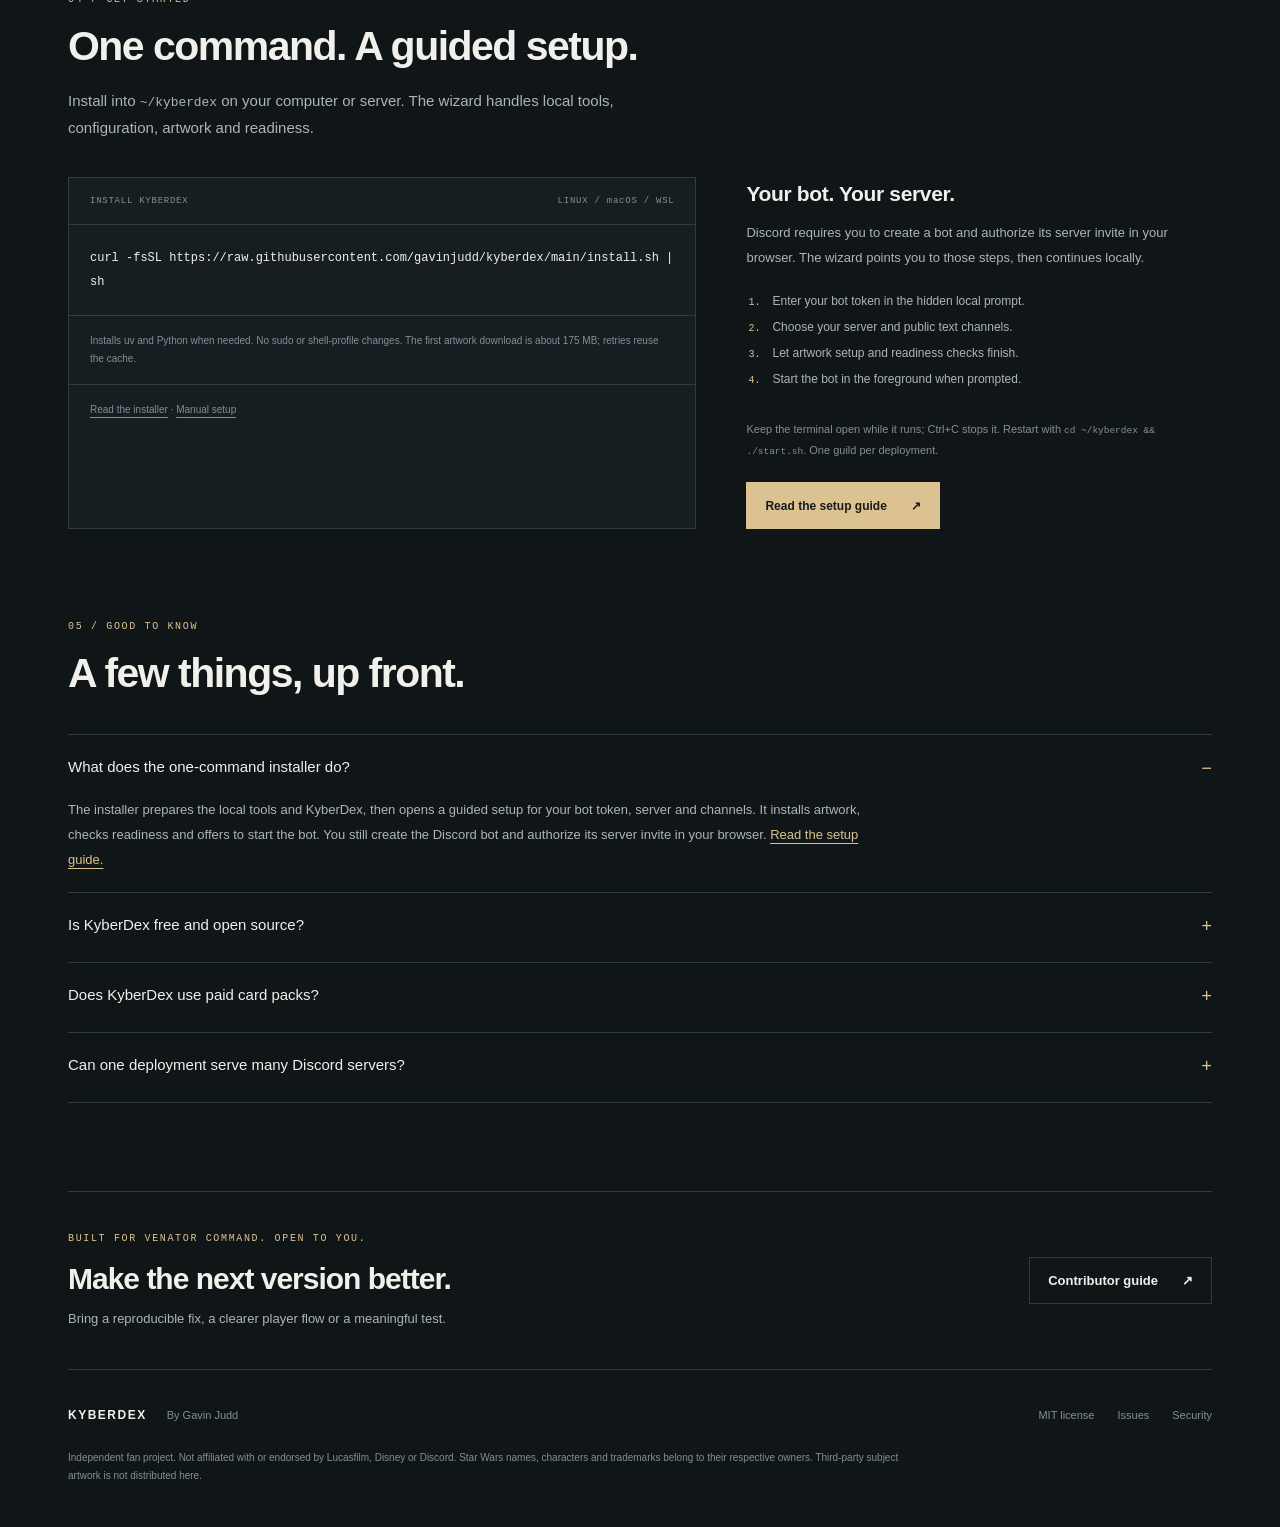
==== commit db2f3d26: "KyberDex 0.4.0: gifting, open trades, Celestial tier, credit games, Kyber Tiers card faces Gameplay " ====
--- a/site/index.html
+++ b/site/index.html
@@ -4,7 +4,7 @@
   <meta charset="utf-8">
   <meta name="viewport" content="width=device-width, initial-scale=1">
   <title>KyberDex — Open-Source Star Wars Discord Card Bot</title>
-  <meta name="description" content="Self-host KyberDex: an open-source Star Wars Discord card bot with 851 definitions, one-command guided setup, trading, crafting, raids and SQLite persistence.">
+  <meta name="description" content="Self-host KyberDex: an open-source Star Wars Discord card bot with 871 definitions, one-command guided setup, trading, crafting, raids and SQLite persistence.">
   <meta name="theme-color" content="#101518">
   <meta name="robots" content="index,follow,max-image-preview:large">
   <link rel="canonical" href="https://gavinjudd.github.io/kyberdex/">
@@ -13,19 +13,19 @@
   <meta property="og:type" content="website">
   <meta property="og:site_name" content="KyberDex">
   <meta property="og:title" content="KyberDex — Open-Source Star Wars Discord Card Bot">
-  <meta property="og:description" content="Self-host a Star Wars Discord card bot with one-command guided setup, automatic artwork, 851 card definitions, trading, crafting and battles.">
+  <meta property="og:description" content="Self-host a Star Wars Discord card bot with one-command guided setup, automatic artwork, 871 card definitions, trading, crafting and battles.">
   <meta property="og:url" content="https://gavinjudd.github.io/kyberdex/">
   <meta property="og:image" content="https://gavinjudd.github.io/kyberdex/social.png">
   <meta property="og:image:width" content="1200">
   <meta property="og:image:height" content="630">
-  <meta property="og:image:alt" content="KyberDex. Open-source Discord card collection bot. Python, SQLite, 851 card definitions.">
+  <meta property="og:image:alt" content="KyberDex. Open-source Discord card collection bot. Python, SQLite, 871 card definitions.">
   <meta name="twitter:card" content="summary_large_image">
   <meta name="twitter:title" content="KyberDex — Open-Source Star Wars Discord Card Bot">
-  <meta name="twitter:description" content="One-command setup for your own Star Wars Discord card bot. Automatic artwork, 851 card definitions, trading, crafting and battles. Free MIT-licensed code.">
+  <meta name="twitter:description" content="One-command setup for your own Star Wars Discord card bot. Automatic artwork, 871 card definitions, trading, crafting and battles. Free MIT-licensed code.">
   <meta name="twitter:image" content="https://gavinjudd.github.io/kyberdex/social.png">
   <meta name="twitter:image:alt" content="KyberDex: open-source Discord card collection bot.">
   <script type="application/ld+json">
-  {"@context":"https://schema.org","@type":"SoftwareSourceCode","name":"KyberDex","description":"An open-source Star Wars Discord card bot with one-command guided setup, automatic artwork installation, 851 card definitions, trading, crafting, Ground and Fleet battles, cooperative raids and SQLite persistence.","url":"https://gavinjudd.github.io/kyberdex/","codeRepository":"https://github.com/gavinjudd/kyberdex","programmingLanguage":"Python","version":"0.3.0","runtimePlatform":"Python 3.13+ on Linux or macOS","license":"https://github.com/gavinjudd/kyberdex/blob/main/LICENSE","author":{"@type":"Person","name":"Gavin Judd","url":"https://github.com/gavinjudd"},"keywords":["Discord bot","card collection game","Python","SQLite","self-hosted","open source","Star Wars"]}
+  {"@context":"https://schema.org","@type":"SoftwareSourceCode","name":"KyberDex","description":"An open-source Star Wars Discord card bot with one-command guided setup, automatic artwork installation, 871 card definitions, trading, crafting, Ground and Fleet battles, cooperative raids and SQLite persistence.","url":"https://gavinjudd.github.io/kyberdex/","codeRepository":"https://github.com/gavinjudd/kyberdex","programmingLanguage":"Python","version":"0.4.0","runtimePlatform":"Python 3.13+ on Linux or macOS","license":"https://github.com/gavinjudd/kyberdex/blob/main/LICENSE","author":{"@type":"Person","name":"Gavin Judd","url":"https://github.com/gavinjudd"},"keywords":["Discord bot","card collection game","Python","SQLite","self-hosted","open source","Star Wars"]}
   </script>
   <script type="application/ld+json">
   {"@context":"https://schema.org","@type":"FAQPage","mainEntity":[{"@type":"Question","name":"What does the one-command installer do?","acceptedAnswer":{"@type":"Answer","text":"The installer prepares the local tools and KyberDex, then opens a guided setup for your bot token, server and channels. It installs artwork, checks readiness and offers to start the bot. You still create the Discord bot and authorize its server invite in your browser."}},{"@type":"Question","name":"Is KyberDex free and open source?","acceptedAnswer":{"@type":"Answer","text":"The original software is MIT licensed. You host and operate your own instance. Third-party fonts have their own notices; the code license does not grant rights to Star Wars characters, trademarks or third-party artwork."}},{"@type":"Question","name":"Does KyberDex use paid card packs?","acceptedAnswer":{"@type":"Answer","text":"No. The game has free daily credits, captures, a credit-based market and crafting. It has no real-money purchases, paid randomness or card wagers."}},{"@type":"Question","name":"Can one deployment serve many Discord servers?","acceptedAnswer":{"@type":"Answer","text":"The current release is designed for one configured guild and one active game worker. It is not a multi-tenant hosted bot platform."}}]}
@@ -49,7 +49,7 @@
         </div>
         <aside class="catalog-panel" aria-label="Included catalog and standard rarity probabilities">
           <div class="panel-top"><span>CATALOG / 001</span><span class="small-label">DEFINITIONS INCLUDED</span></div>
-          <div class="catalog-number">851<span>card definitions</span></div>
+          <div class="catalog-number">871<span>card definitions</span></div>
           <p class="catalog-detail">835 regular treatments<br>16 seasonal editions · disabled by default</p>
           <div class="rarities" aria-label="Rarity tier weights when all tiers are eligible">
             <div class="rarity"><span><i class="dot common"></i>Common</span><span class="bar"><i style="width:100%;background:#a9b4ba"></i></span><b>54%</b></div>
